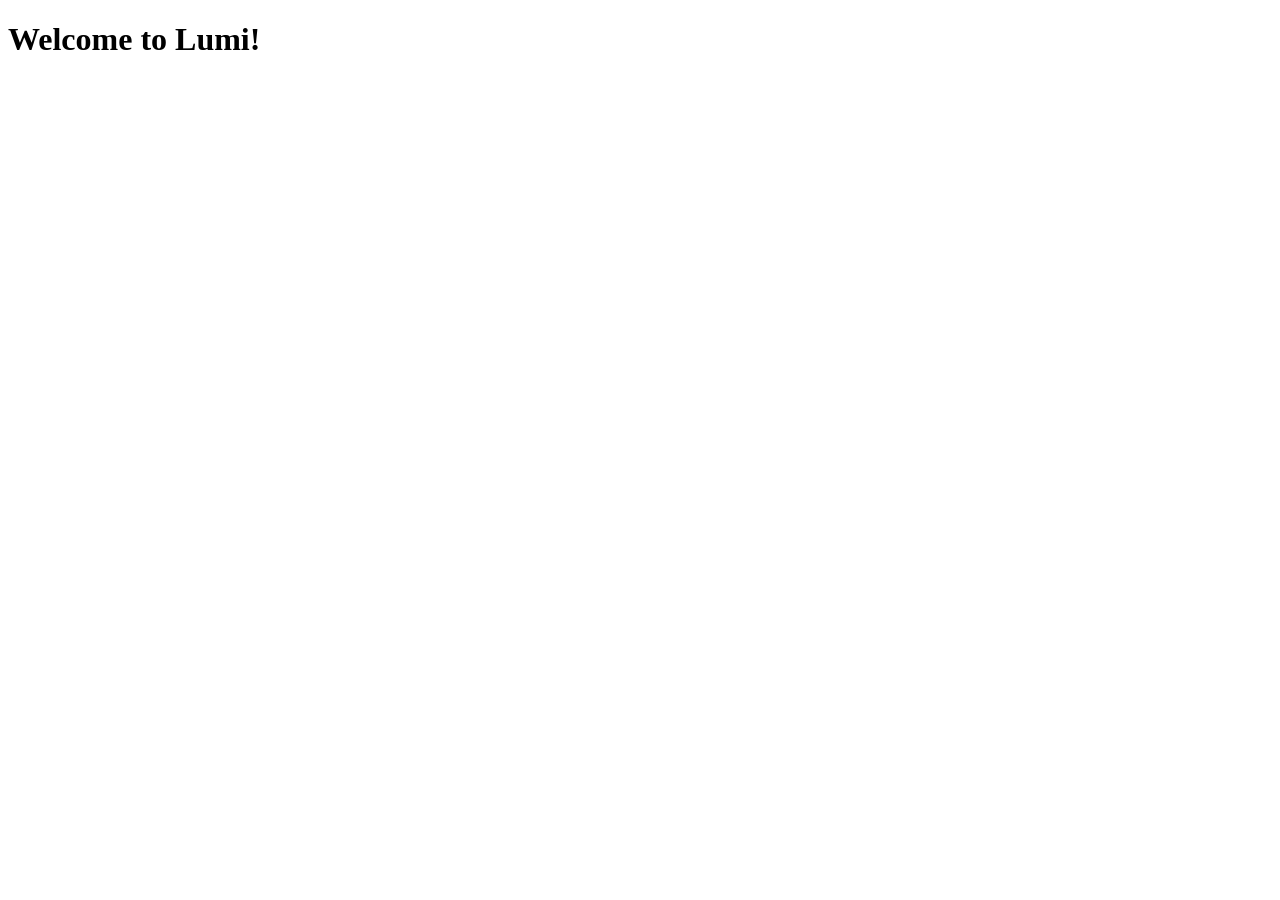
==== index.html @ 915e6472 "testing" ====
<!DOCTYPE html>
<html lang="en">
<head>
    <meta charset="UTF-8">
    <meta name="viewport" content="width=device-width, initial-scale=1.0">
    <title>Document</title>
</head>
<body>
    <h1>Welcome to Lumi!</h1>
    
</body>
</html>
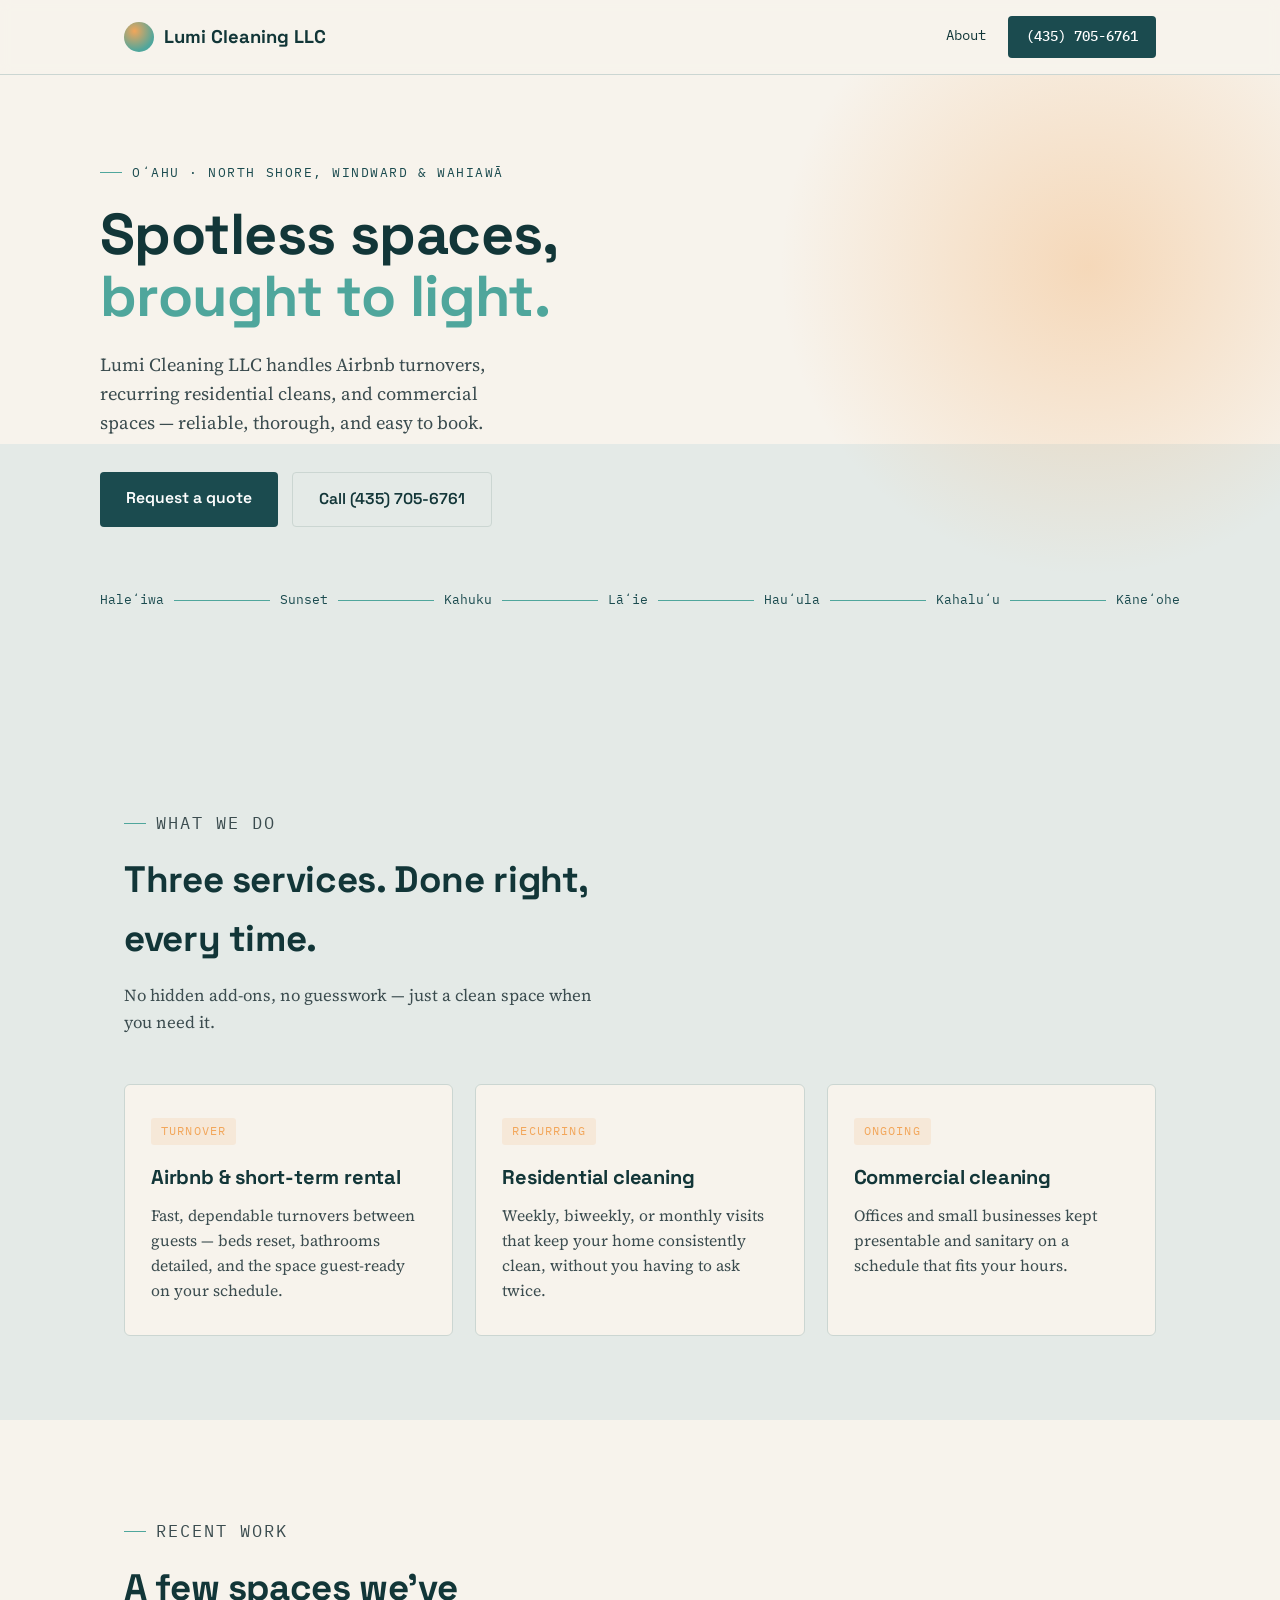
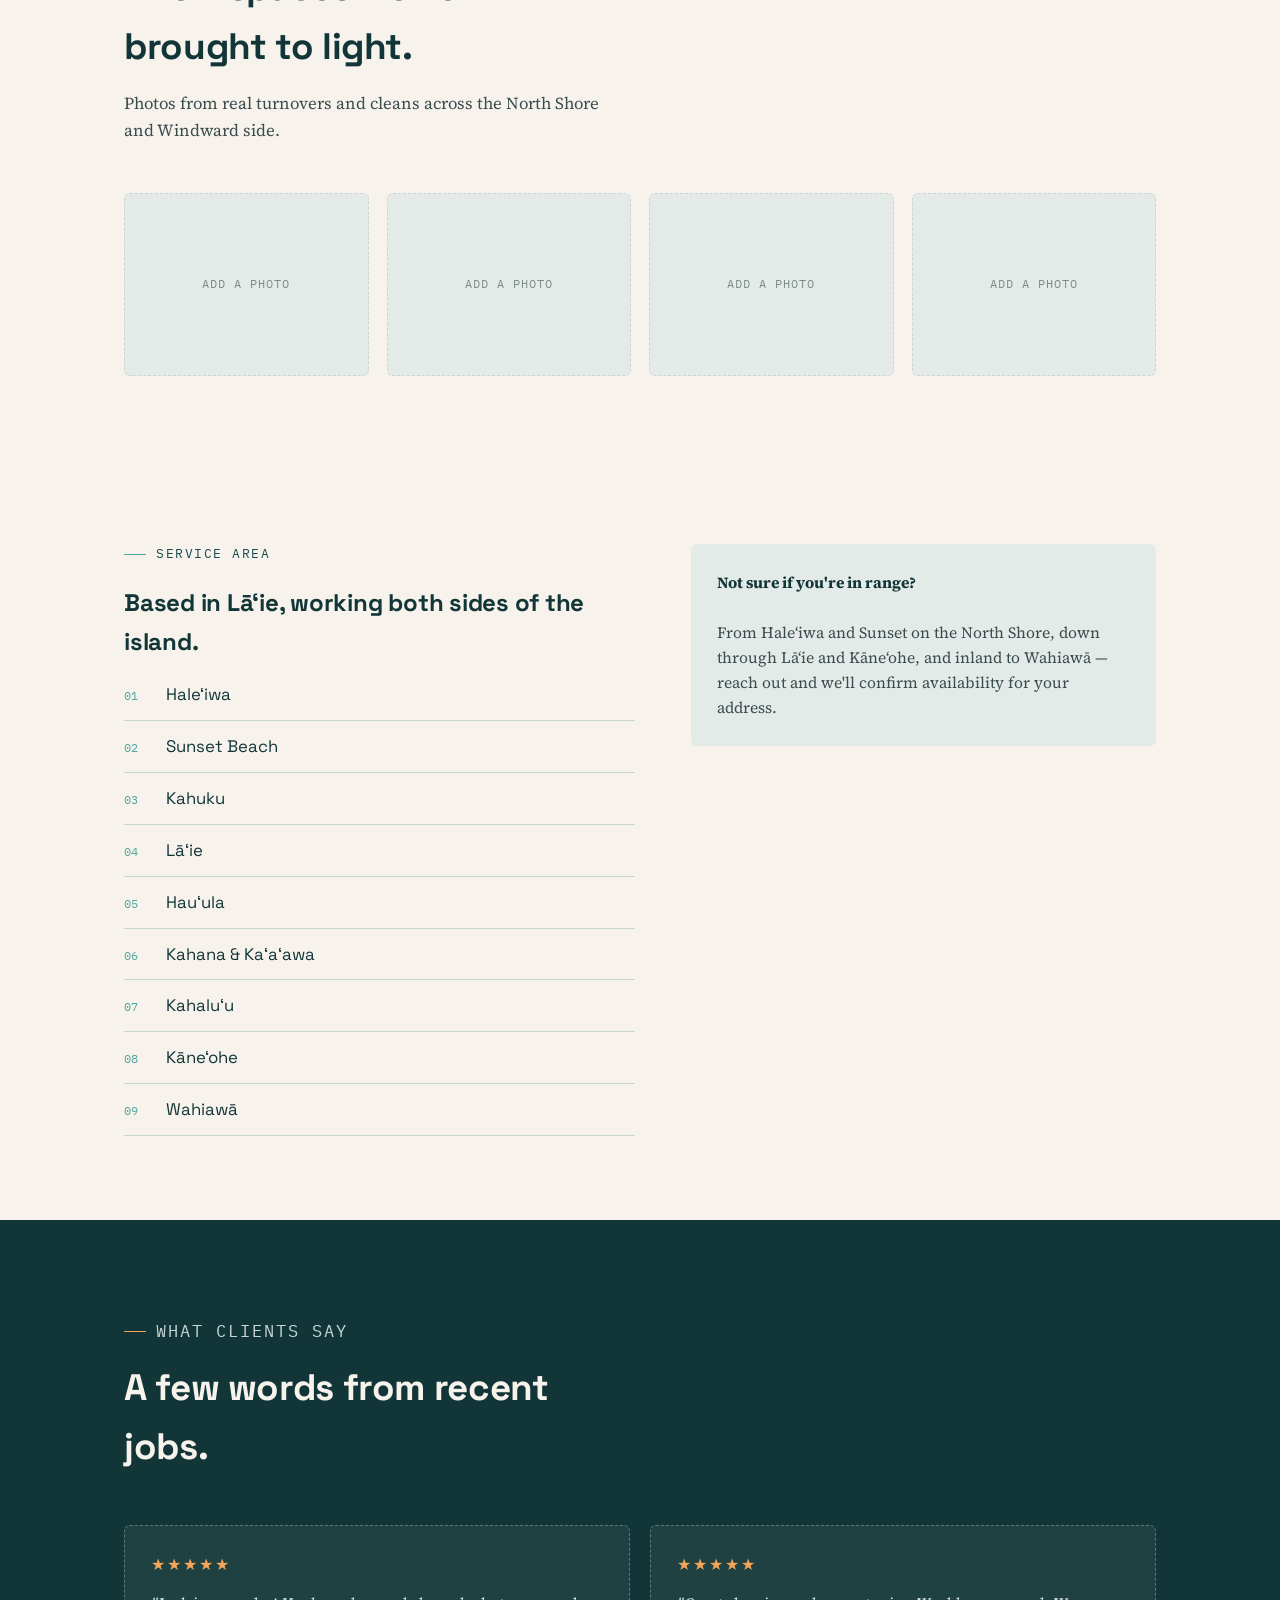
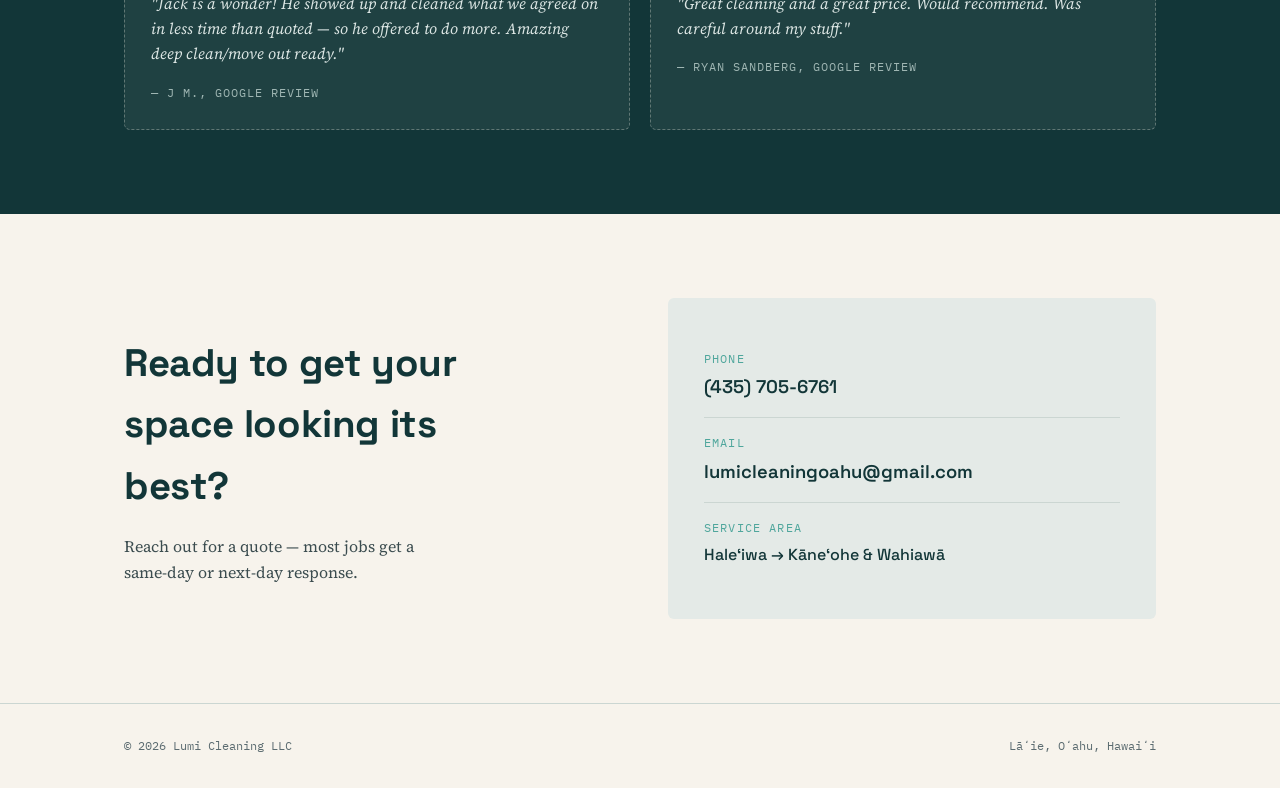
==== commit d8aee228: "new" ====
--- a/index.html
+++ b/index.html
@@ -1,12 +1,186 @@
 <!DOCTYPE html>
 <html lang="en">
 <head>
-    <meta charset="UTF-8">
-    <meta name="viewport" content="width=device-width, initial-scale=1.0">
-    <title>Document</title>
+<meta charset="UTF-8">
+<meta name="viewport" content="width=device-width, initial-scale=1.0">
+<title>Lumi Cleaning LLC — Haleʻiwa to Kāneʻohe &amp; Wahiawā</title>
+<meta name="description" content="Lumi Cleaning LLC provides Airbnb/short-term rental turnover, recurring residential cleaning, and commercial cleaning across Oʻahu's North Shore, Windward side, and Wahiawā.">
+<link rel="preconnect" href="https://fonts.googleapis.com">
+<link rel="preconnect" href="https://fonts.gstatic.com" crossorigin>
+<link href="https://fonts.googleapis.com/css2?family=Space+Grotesk:wght@400;500;600;700&family=Source+Serif+4:opsz,wght@8..60,400;8..60,500;8..60,600&family=IBM+Plex+Mono:wght@400;500&display=swap" rel="stylesheet">
+<link rel="stylesheet" href="style.css">
 </head>
 <body>
-    <h1>Welcome to Lumi!</h1>
-    
+
+<a class="skip-link" href="#main">Skip to content</a>
+
+<header class="site">
+  <div class="topbar">
+    <a class="brand" href="#top">
+      <span class="brand-mark" aria-hidden="true"></span>
+      Lumi Cleaning LLC
+    </a>
+    <nav class="top-nav">
+      <a href="about.html">About</a>
+      <a class="call-btn" href="tel:+14357056761">(435) 705-6761</a>
+    </nav>
+  </div>
+</header>
+
+<main id="main">
+
+  <section class="hero" id="top">
+    <div class="hero-inner">
+      <p class="eyebrow">Oʻahu · North Shore, Windward &amp; Wahiawā</p>
+      <h1>Spotless spaces, <em>brought to light.</em></h1>
+      <p class="lead">Lumi Cleaning LLC handles Airbnb turnovers, recurring residential cleans, and commercial spaces — reliable, thorough, and easy to book.</p>
+      <div class="hero-ctas">
+        <a class="btn-primary" href="mailto:lumicleaningoahu@gmail.com?subject=Quote%20request%20-%20Lumi%20Cleaning">Request a quote</a>
+        <a class="btn-secondary" href="tel:+14357056761">Call (435) 705-6761</a>
+      </div>
+      <div class="coastline" aria-hidden="true">
+        <span class="stop">Haleʻiwa</span><span class="seg"></span>
+        <span class="stop">Sunset</span><span class="seg"></span>
+        <span class="stop">Kahuku</span><span class="seg"></span>
+        <span class="stop">Lāʻie</span><span class="seg"></span>
+        <span class="stop">Hauʻula</span><span class="seg"></span>
+        <span class="stop">Kahaluʻu</span><span class="seg"></span>
+        <span class="stop">Kāneʻohe</span>
+      </div>
+    </div>
+  </section>
+
+  <section class="services" id="services">
+    <div class="wrap">
+      <div class="section-head">
+        <p class="eyebrow">What we do</p>
+        <h2>Three services. Done right, every time.</h2>
+        <p>No hidden add-ons, no guesswork — just a clean space when you need it.</p>
+      </div>
+      <div class="service-grid">
+        <div class="service-card">
+          <span class="tag">Turnover</span>
+          <h3>Airbnb &amp; short-term rental</h3>
+          <p>Fast, dependable turnovers between guests — beds reset, bathrooms detailed, and the space guest-ready on your schedule.</p>
+        </div>
+        <div class="service-card">
+          <span class="tag">Recurring</span>
+          <h3>Residential cleaning</h3>
+          <p>Weekly, biweekly, or monthly visits that keep your home consistently clean, without you having to ask twice.</p>
+        </div>
+        <div class="service-card">
+          <span class="tag">Ongoing</span>
+          <h3>Commercial cleaning</h3>
+          <p>Offices and small businesses kept presentable and sanitary on a schedule that fits your hours.</p>
+        </div>
+      </div>
+    </div>
+  </section>
+
+  <!--
+    RECENT WORK GALLERY
+    These are placeholder slots — swap them for real photos of your cleans.
+    To add a photo:
+      1. Put your image file in an "images" folder next to this HTML file
+         (e.g. images/clean-1.jpg)
+      2. Replace a <div class="gallery-placeholder">...</div> block below with:
+         <img class="gallery-photo" src="images/clean-1.jpg" alt="Describe the space here">
+    You can add or remove blocks freely — the grid adjusts automatically.
+  -->
+  <section class="gallery" id="work">
+    <div class="wrap">
+      <div class="section-head">
+        <p class="eyebrow">Recent work</p>
+        <h2>A few spaces we've brought to light.</h2>
+        <p>Photos from real turnovers and cleans across the North Shore and Windward side.</p>
+      </div>
+      <div class="gallery-grid">
+        <div class="gallery-placeholder"><span>Add a photo</span></div>
+        <div class="gallery-placeholder"><span>Add a photo</span></div>
+        <div class="gallery-placeholder"><span>Add a photo</span></div>
+        <div class="gallery-placeholder"><span>Add a photo</span></div>
+      </div>
+    </div>
+  </section>
+
+  <section class="area" id="area">
+    <div class="wrap">
+      <div>
+        <p class="eyebrow">Service area</p>
+        <h2>Based in Lāʻie, working both sides of the island.</h2>
+        <ul class="area-list">
+          <li><span class="mono">01</span> Haleʻiwa</li>
+          <li><span class="mono">02</span> Sunset Beach</li>
+          <li><span class="mono">03</span> Kahuku</li>
+          <li><span class="mono">04</span> Lāʻie</li>
+          <li><span class="mono">05</span> Hauʻula</li>
+          <li><span class="mono">06</span> Kahana &amp; Kaʻaʻawa</li>
+          <li><span class="mono">07</span> Kahaluʻu</li>
+          <li><span class="mono">08</span> Kāneʻohe</li>
+          <li><span class="mono">09</span> Wahiawā</li>
+        </ul>
+      </div>
+      <div class="area-note">
+        <strong>Not sure if you're in range?</strong><br><br>
+        From Haleʻiwa and Sunset on the North Shore, down through Lāʻie and Kāneʻohe, and inland to Wahiawā — reach out and we'll confirm availability for your address.
+      </div>
+    </div>
+  </section>
+
+  <section class="reviews" id="reviews">
+    <div class="wrap">
+      <div class="section-head">
+        <p class="eyebrow">What clients say</p>
+        <h2>A few words from recent jobs.</h2>
+      </div>
+      <div class="review-grid">
+        <div class="review-card">
+          <div class="stars" aria-label="5 out of 5 stars">★★★★★</div>
+          <p class="quote">"Jack is a wonder! He showed up and cleaned what we agreed on in less time than quoted — so he offered to do more. Amazing deep clean/move out ready."</p>
+          <p class="who">— J M., Google review</p>
+        </div>
+        <div class="review-card">
+          <div class="stars" aria-label="5 out of 5 stars">★★★★★</div>
+          <p class="quote">"Great cleaning and a great price. Would recommend. Was careful around my stuff."</p>
+          <p class="who">— Ryan Sandberg, Google review</p>
+        </div>
+      </div>
+    </div>
+  </section>
+
+  <section class="contact" id="contact">
+    <div class="wrap">
+      <div>
+        <h2>Ready to get your space looking its best?</h2>
+        <p class="lead">Reach out for a quote — most jobs get a same-day or next-day response.</p>
+      </div>
+      <div class="contact-card">
+        <div class="contact-row">
+          <span class="label">Phone</span>
+          <a href="tel:+14357056761">(435) 705-6761</a>
+        </div>
+        <div class="contact-row">
+          <span class="label">Email</span>
+          <a href="mailto:lumicleaningoahu@gmail.com">lumicleaningoahu@gmail.com</a>
+        </div>
+        <div class="contact-row">
+          <span class="label">Service area</span>
+          <a href="#area" style="font-weight:500;font-size:1rem;">Haleʻiwa → Kāneʻohe &amp; Wahiawā</a>
+        </div>
+      </div>
+    </div>
+  </section>
+
+</main>
+
+<footer>
+  <div class="wrap">
+    <p>© <span id="year"></span> Lumi Cleaning LLC</p>
+    <p>Lāʻie, Oʻahu, Hawaiʻi</p>
+  </div>
+</footer>
+
+<script src="script.js"></script>
+
 </body>
-</html>+</html>
--- a/style.css
+++ b/style.css
@@ -0,0 +1,276 @@
+:root{
+    --sand:#F7F3EC;
+    --ink:#1C2B2E;
+    --ocean:#1B4B4F;
+    --ocean-deep:#123638;
+    --tide:#4FA69C;
+    --dawn:#F2A65A;
+    --mist:#E4EAE7;
+    --mist-line:#CBD6D2;
+    --max:1080px;
+  }
+  *{box-sizing:border-box;margin:0;padding:0;}
+  html{scroll-behavior:smooth;}
+  body{
+    background:var(--sand);
+    color:var(--ink);
+    font-family:'Source Serif 4', Georgia, serif;
+    line-height:1.6;
+    -webkit-font-smoothing:antialiased;
+  }
+  h1,h2,h3,.display{
+    font-family:'Space Grotesk', sans-serif;
+    letter-spacing:-0.01em;
+    color:var(--ocean-deep);
+  }
+  .mono{
+    font-family:'IBM Plex Mono', monospace;
+    letter-spacing:0.02em;
+  }
+  a{color:inherit;}
+  img{max-width:100%;display:block;}
+  .wrap{max-width:var(--max);margin:0 auto;padding:0 24px;}
+
+  /* Skip link for keyboard users */
+  .skip-link{
+    position:absolute;left:-9999px;top:0;background:var(--ocean);color:#fff;
+    padding:10px 16px;z-index:100;border-radius:0 0 6px 0;
+  }
+  .skip-link:focus{left:0;}
+
+  /* Top bar */
+  header.site{
+    position:sticky;top:0;z-index:20;
+    background:rgba(247,243,236,0.92);
+    backdrop-filter:blur(6px);
+    border-bottom:1px solid var(--mist-line);
+  }
+  .topbar{
+    display:flex;align-items:center;justify-content:space-between;
+    padding:16px 24px;max-width:var(--max);margin:0 auto;
+  }
+  .brand{
+    display:flex;align-items:center;gap:10px;
+    font-family:'Space Grotesk',sans-serif;font-weight:700;font-size:1.15rem;
+    color:var(--ocean-deep);text-decoration:none;
+  }
+  .brand-mark{
+    width:30px;height:30px;border-radius:50%;
+    background:radial-gradient(circle at 35% 30%, var(--dawn), var(--tide) 70%);
+    flex:none;
+  }
+  .top-nav{display:flex;align-items:center;gap:22px;}
+  .top-nav > a:not(.call-btn){
+    font-family:'IBM Plex Mono',monospace;font-size:0.85rem;
+    text-decoration:none;color:var(--ocean-deep);
+    padding-bottom:2px;border-bottom:1px solid transparent;
+    transition:border-color .15s ease;
+  }
+  .top-nav > a:not(.call-btn):hover,.top-nav > a:not(.call-btn):focus-visible{border-color:var(--tide);}
+  .call-btn{
+    font-family:'IBM Plex Mono',monospace;font-size:0.85rem;font-weight:500;
+    background:var(--ocean);color:#fff;text-decoration:none;
+    padding:10px 18px;border-radius:4px;white-space:nowrap;
+    transition:background .15s ease;
+  }
+  .call-btn:hover,.call-btn:focus-visible{background:var(--ocean-deep);}
+
+  /* Hero */
+  .hero{
+    position:relative;overflow:hidden;
+    padding:88px 24px 96px;
+    background:
+      linear-gradient(180deg, var(--sand) 0%, var(--sand) 58%, var(--mist) 58%, var(--mist) 100%);
+  }
+  .hero::before{
+    /* dawn light sweep — the signature element */
+    content:"";
+    position:absolute;top:-20%;right:-10%;
+    width:60vw;height:60vw;max-width:640px;max-height:640px;
+    background:radial-gradient(circle, rgba(242,166,90,0.35) 0%, rgba(242,166,90,0) 68%);
+    pointer-events:none;
+  }
+  .hero-inner{max-width:var(--max);margin:0 auto;position:relative;}
+  .eyebrow{
+    font-family:'IBM Plex Mono',monospace;font-size:0.8rem;
+    color:var(--ocean);text-transform:uppercase;letter-spacing:0.12em;
+    display:flex;align-items:center;gap:10px;margin-bottom:20px;
+  }
+  .eyebrow::before{content:"";width:22px;height:1px;background:var(--tide);}
+  .hero h1{
+    font-size:clamp(2.3rem, 5.4vw, 3.6rem);
+    font-weight:700;line-height:1.08;max-width:15ch;
+  }
+  .hero h1 em{
+    font-style:normal;color:var(--tide);
+  }
+  .hero p.lead{
+    margin-top:22px;max-width:46ch;font-size:1.15rem;color:#3B4C4F;
+  }
+  .hero-ctas{margin-top:34px;display:flex;gap:14px;flex-wrap:wrap;}
+  .btn-primary{
+    font-family:'Space Grotesk',sans-serif;font-weight:600;
+    background:var(--ocean);color:#fff;text-decoration:none;
+    padding:14px 26px;border-radius:4px;font-size:0.98rem;
+    transition:background .15s ease, transform .15s ease;
+  }
+  .btn-primary:hover,.btn-primary:focus-visible{background:var(--ocean-deep);transform:translateY(-1px);}
+  .btn-secondary{
+    font-family:'Space Grotesk',sans-serif;font-weight:600;
+    background:transparent;color:var(--ocean-deep);text-decoration:none;
+    padding:14px 26px;border-radius:4px;font-size:0.98rem;
+    border:1px solid var(--mist-line);
+    transition:border-color .15s ease, background .15s ease;
+  }
+  .btn-secondary:hover,.btn-secondary:focus-visible{border-color:var(--tide);background:#fff;}
+
+  .coastline{
+    margin-top:56px;display:flex;align-items:center;gap:0;
+    font-family:'IBM Plex Mono',monospace;font-size:0.82rem;color:var(--ocean);
+    flex-wrap:wrap;
+  }
+  .coastline .stop{padding:6px 0;white-space:nowrap;}
+  .coastline .seg{flex:1;min-width:24px;height:1px;background:var(--tide);margin:0 10px;position:relative;top:1px;}
+
+  /* Section shared */
+  section{padding:84px 24px;}
+  .section-head{max-width:60ch;margin-bottom:48px;}
+  .section-head .eyebrow{margin-bottom:14px;}
+  .section-head h2{font-size:clamp(1.7rem, 3.4vw, 2.3rem);}
+  .section-head p{margin-top:14px;color:#3B4C4F;font-size:1.05rem;}
+
+  /* Services */
+  .services{background:var(--mist);}
+  .service-grid{
+    display:grid;grid-template-columns:repeat(3,1fr);gap:22px;
+  }
+  .service-card{
+    background:var(--sand);border:1px solid var(--mist-line);
+    border-radius:6px;padding:32px 26px;
+  }
+  .service-card .tag{
+    font-family:'IBM Plex Mono',monospace;font-size:0.72rem;
+    text-transform:uppercase;letter-spacing:0.1em;color:var(--dawn);
+    background:rgba(242,166,90,0.14);display:inline-block;
+    padding:4px 10px;border-radius:3px;margin-bottom:16px;
+  }
+  .service-card h3{font-size:1.25rem;margin-bottom:10px;}
+  .service-card p{color:#3B4C4F;font-size:0.98rem;}
+
+  /* Gallery */
+  .gallery-grid{
+    display:grid;grid-template-columns:repeat(4,1fr);gap:18px;
+  }
+  .gallery-placeholder{
+    aspect-ratio:4/3;border-radius:6px;
+    background:var(--mist);
+    border:1px dashed var(--mist-line);
+    display:flex;align-items:center;justify-content:center;
+  }
+  .gallery-placeholder span{
+    font-family:'IBM Plex Mono',monospace;font-size:0.78rem;
+    color:#7C8C89;text-transform:uppercase;letter-spacing:0.08em;
+  }
+  .gallery-photo{
+    width:100%;aspect-ratio:4/3;object-fit:cover;border-radius:6px;
+  }
+
+  /* Service area */
+  .area .wrap{
+    display:grid;grid-template-columns:1.1fr 1fr;gap:56px;align-items:start;
+  }
+  .area-list{list-style:none;margin-top:8px;}
+  .area-list li{
+    display:flex;align-items:baseline;gap:12px;
+    padding:12px 0;border-bottom:1px solid var(--mist-line);
+    font-family:'Space Grotesk',sans-serif;font-size:1.05rem;color:var(--ocean-deep);
+  }
+  .area-list li .mono{font-size:0.78rem;color:var(--tide);min-width:2.4em;}
+  .area-note{
+    background:var(--mist);border-radius:6px;padding:26px;
+    font-size:0.98rem;color:#3B4C4F;
+  }
+  .area-note strong{color:var(--ocean-deep);}
+
+  /* Reviews */
+  .reviews{background:var(--ocean-deep);color:var(--sand);}
+  .reviews .section-head h2,.reviews .eyebrow{color:var(--sand);}
+  .reviews .eyebrow::before{background:var(--dawn);}
+  .reviews .section-head p{color:#C7D6D4;}
+  .review-grid{
+    display:grid;grid-template-columns:repeat(2,1fr);gap:20px;
+  }
+  .review-card{
+    background:rgba(247,243,236,0.06);
+    border:1px dashed rgba(247,243,236,0.3);
+    border-radius:6px;padding:26px;
+  }
+  .stars{color:var(--dawn);font-size:1rem;letter-spacing:2px;margin-bottom:14px;}
+  .review-card p.quote{font-style:italic;color:#DCE6E4;font-size:0.98rem;}
+  .review-card p.who{
+    margin-top:16px;font-family:'IBM Plex Mono',monospace;font-size:0.78rem;
+    color:#9FB6B3;text-transform:uppercase;letter-spacing:0.08em;
+  }
+  .placeholder-note{
+    margin-top:28px;font-family:'IBM Plex Mono',monospace;font-size:0.82rem;
+    color:#9FB6B3;
+  }
+
+  /* About page */
+  .about-grid{
+    display:grid;grid-template-columns:0.85fr 1.15fr;gap:56px;align-items:start;
+  }
+  .about-grid .profile-photo{aspect-ratio:3/4;}
+  .about-copy h2{font-size:clamp(1.7rem,3.2vw,2.1rem);margin-bottom:18px;}
+  .about-copy p{color:#3B4C4F;margin-bottom:16px;max-width:56ch;}
+  .about-copy p:last-of-type{margin-bottom:0;}
+
+  /* Contact */
+  .contact .wrap{
+    display:grid;grid-template-columns:1fr 1fr;gap:56px;align-items:center;
+  }
+  .contact h2{font-size:clamp(1.8rem,3.6vw,2.4rem);max-width:14ch;}
+  .contact p.lead{margin-top:18px;color:#3B4C4F;max-width:42ch;}
+  .contact-card{
+    background:var(--mist);border-radius:6px;padding:36px;
+  }
+  .contact-row{
+    display:flex;flex-direction:column;gap:4px;
+    padding:16px 0;border-bottom:1px solid var(--mist-line);
+  }
+  .contact-row:last-child{border-bottom:none;}
+  .contact-row .label{
+    font-family:'IBM Plex Mono',monospace;font-size:0.72rem;
+    text-transform:uppercase;letter-spacing:0.1em;color:var(--tide);
+  }
+  .contact-row a{
+    font-family:'Space Grotesk',sans-serif;font-weight:600;font-size:1.15rem;
+    text-decoration:none;color:var(--ocean-deep);
+  }
+  .contact-row a:hover,.contact-row a:focus-visible{color:var(--tide);}
+
+  footer{
+    padding:32px 24px;border-top:1px solid var(--mist-line);
+  }
+  footer .wrap{
+    display:flex;justify-content:space-between;align-items:center;flex-wrap:wrap;gap:12px;
+  }
+  footer p{font-family:'IBM Plex Mono',monospace;font-size:0.78rem;color:#5B6B70;}
+
+  @media (max-width: 820px){
+    .service-grid,.review-grid{grid-template-columns:1fr;}
+    .gallery-grid{grid-template-columns:repeat(2,1fr);}
+    .area .wrap,.contact .wrap,.about-grid{grid-template-columns:1fr;}
+    .contact .wrap{gap:32px;}
+    .about-grid .profile-photo{max-width:220px;aspect-ratio:1/1;}
+  }
+
+  @media (max-width: 560px){
+    .topbar{flex-wrap:wrap;gap:12px;}
+    .top-nav{gap:14px;}
+  }
+
+  @media (prefers-reduced-motion: reduce){
+    html{scroll-behavior:auto;}
+    *{transition:none !important;}
+  }
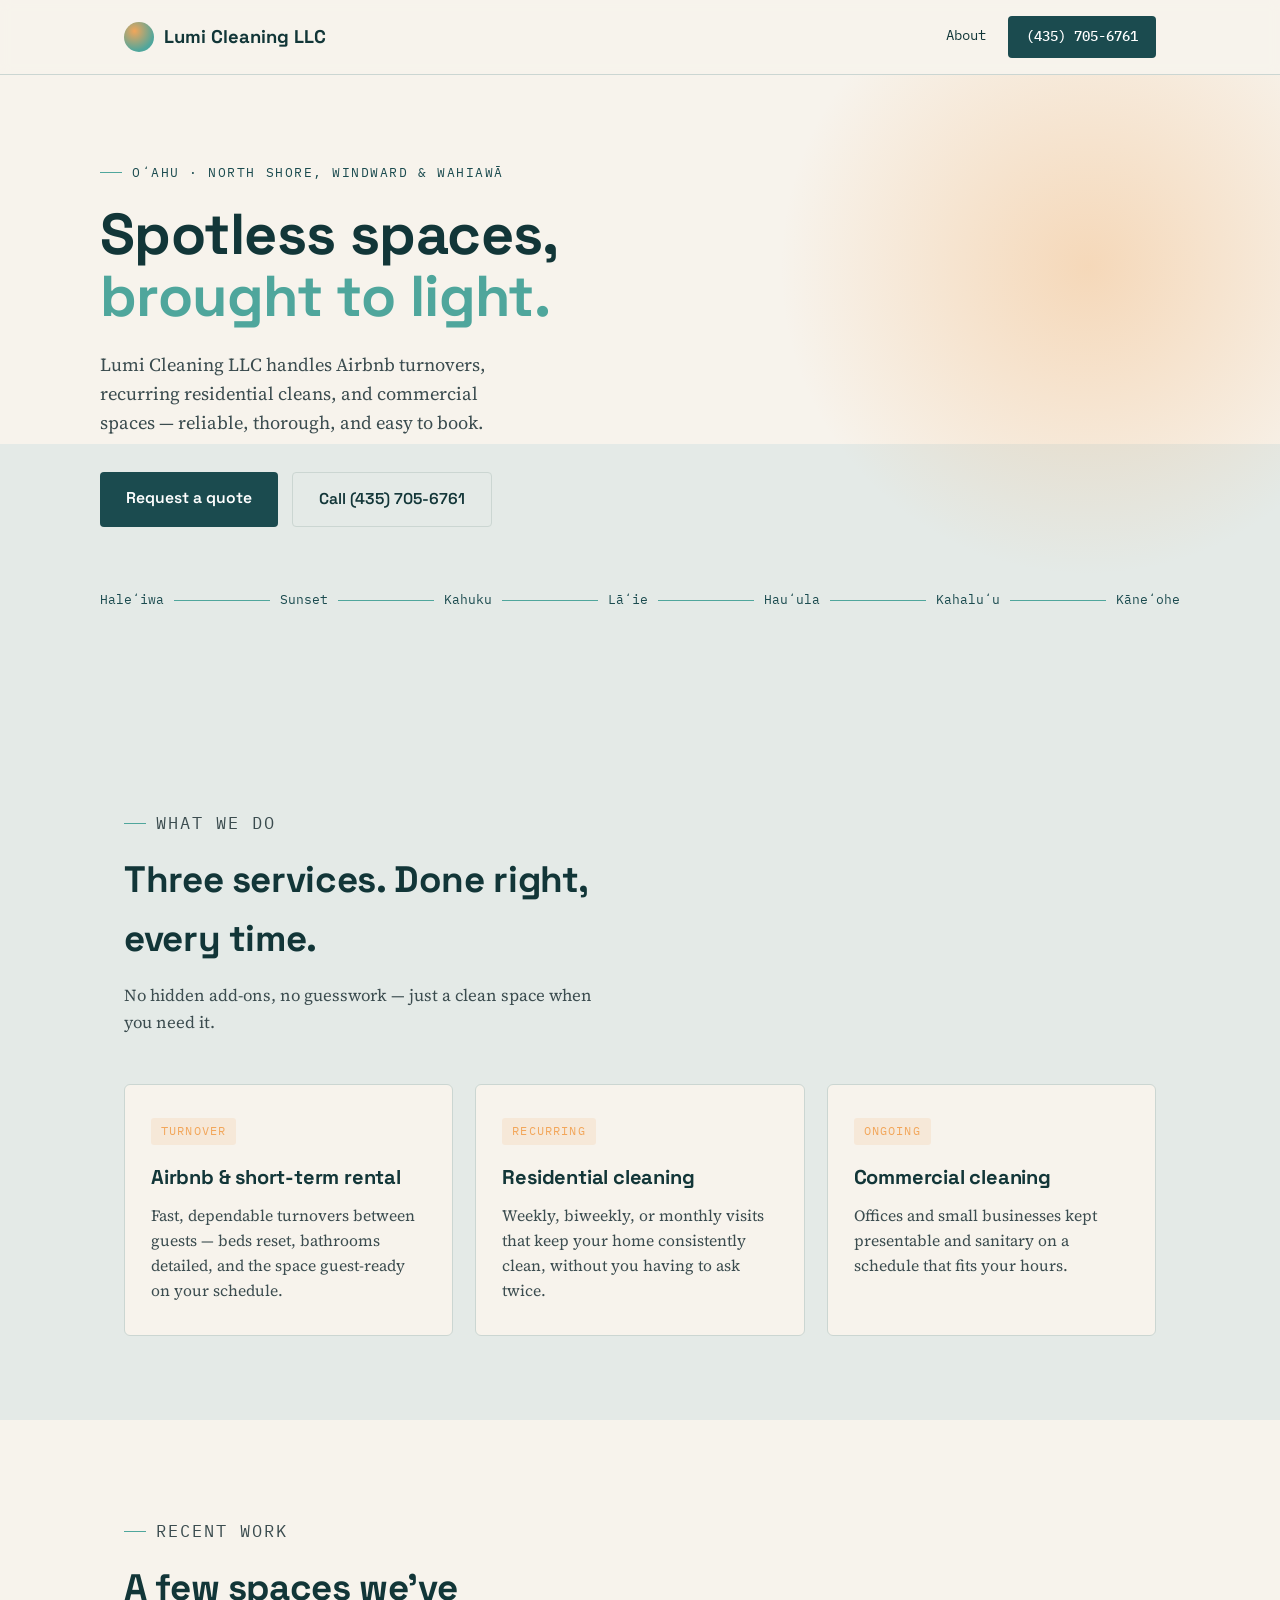
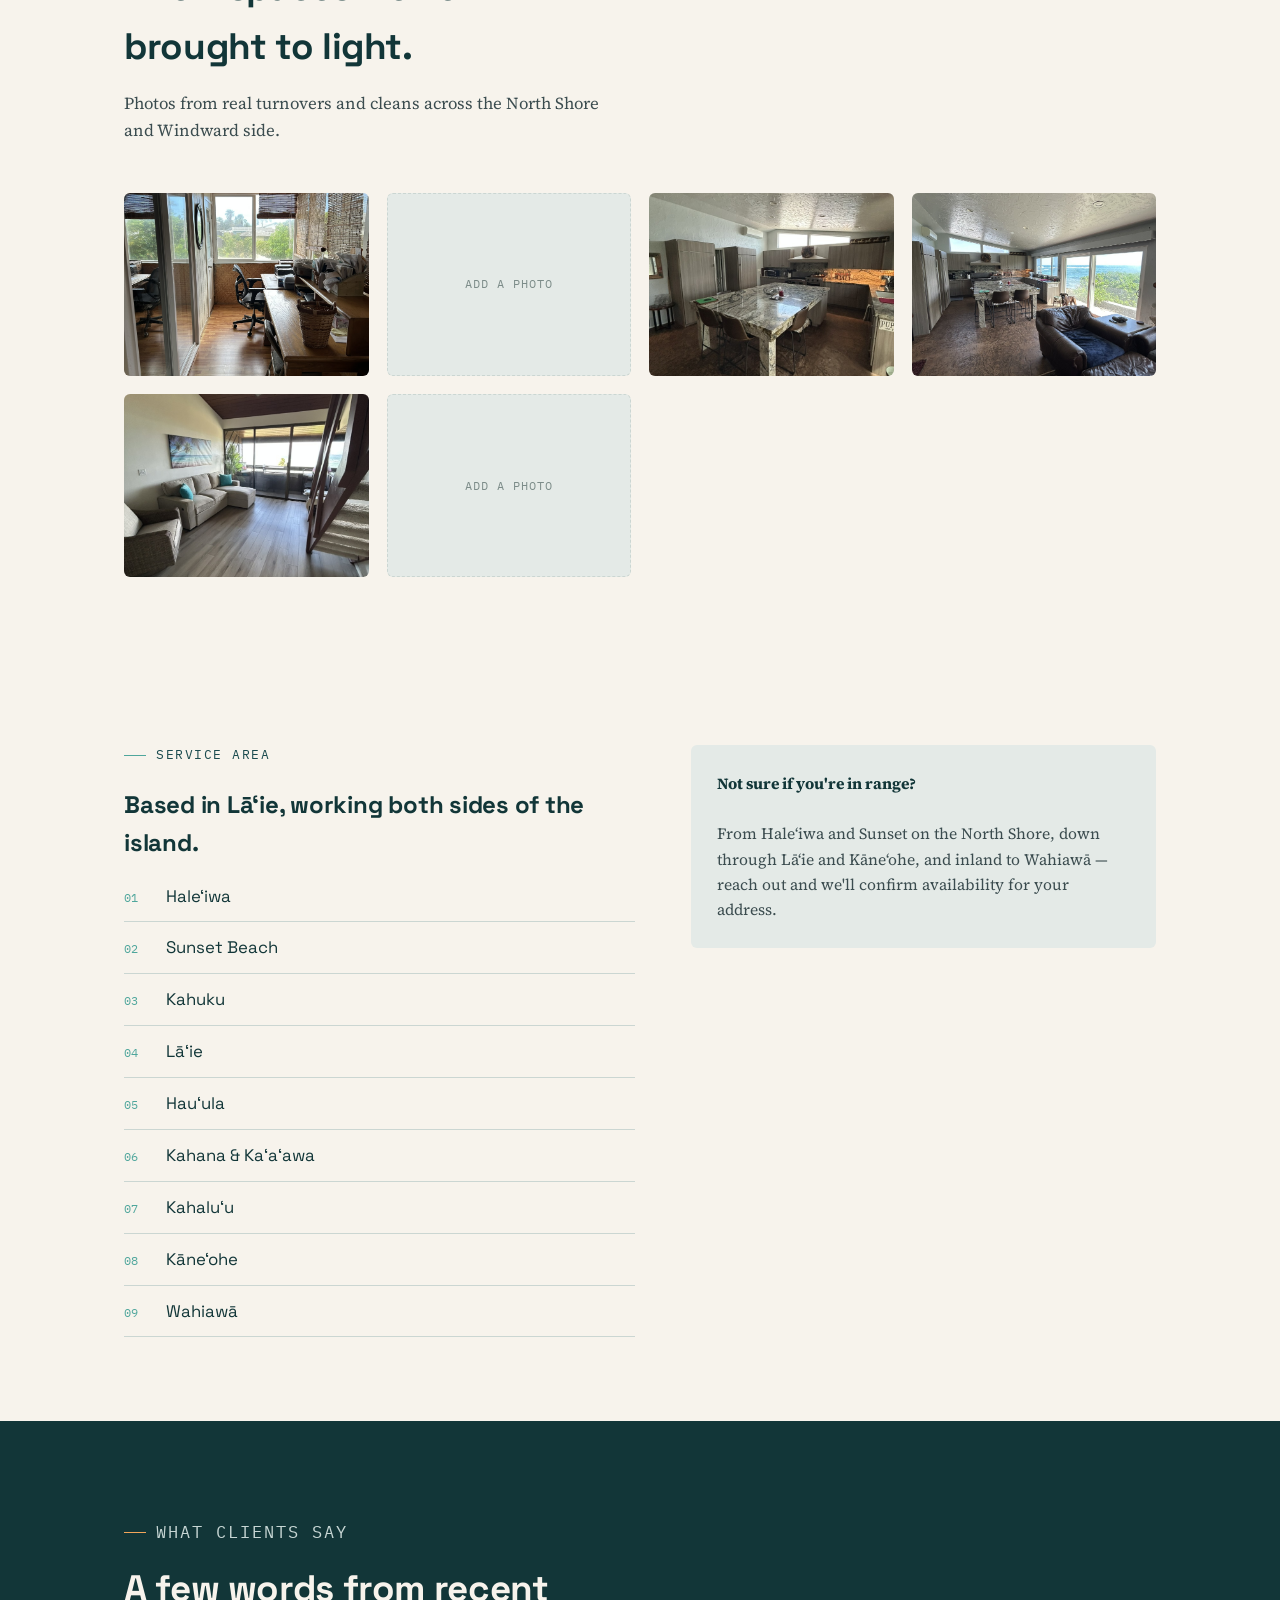
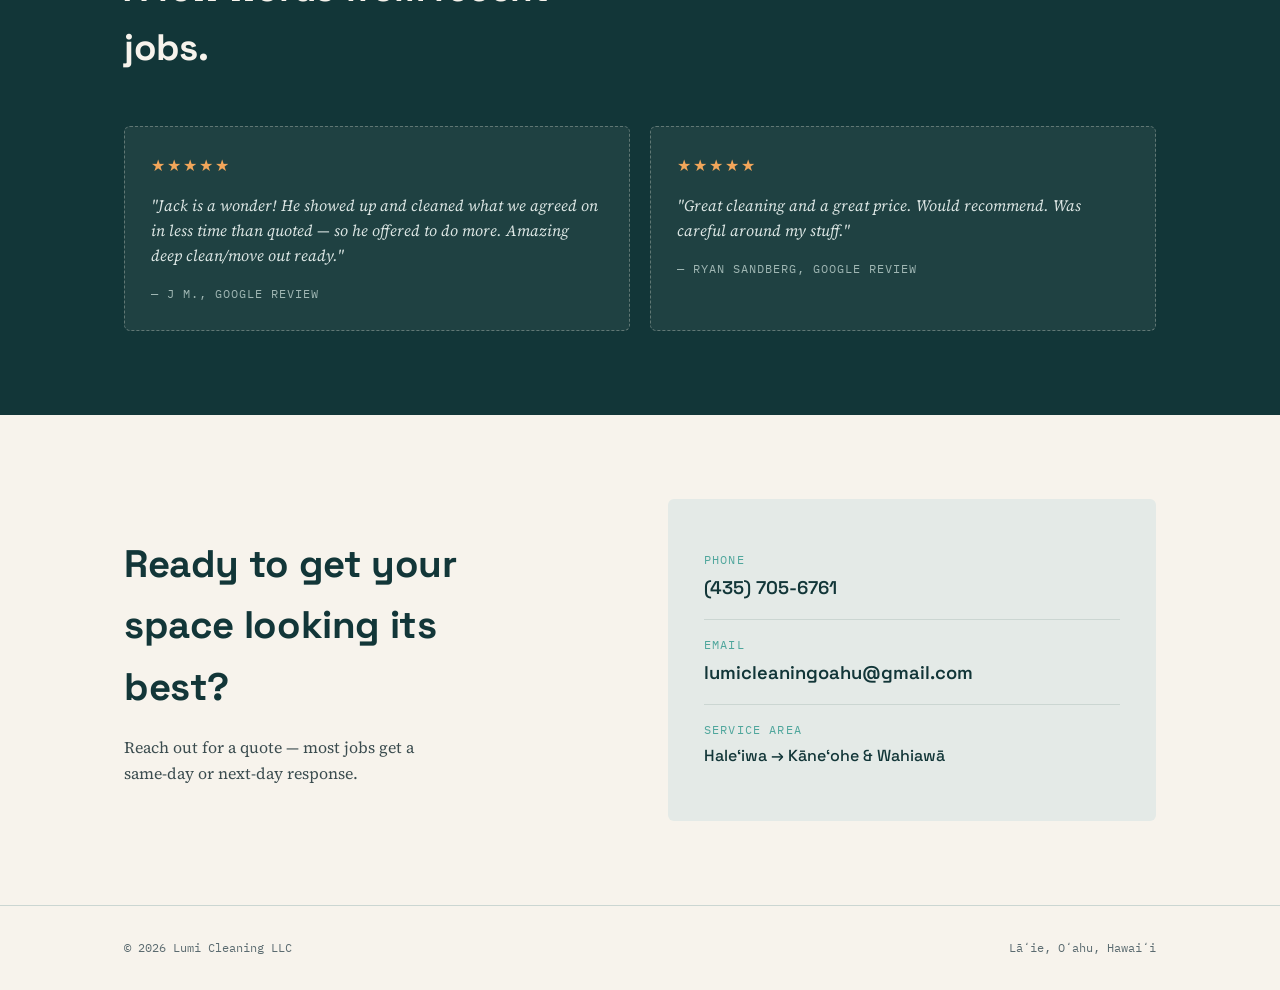
==== commit 3dc1b2b9: "added photos" ====
--- a/index.html
+++ b/index.html
@@ -95,10 +95,10 @@
         <p>Photos from real turnovers and cleans across the North Shore and Windward side.</p>
       </div>
       <div class="gallery-grid">
-        <div class="gallery-placeholder"><span>Add a photo</span></div>
-        <div class="gallery-placeholder"><span>Add a photo</span></div>
-        <div class="gallery-placeholder"><span>Add a photo</span></div>
-        <div class="gallery-placeholder"><span>Add a photo</span></div>
+        <img class="gallery-photo" src="clean1.jpg" alt="Describe the space here">        <div class="gallery-placeholder"><span>Add a photo</span></div>
+        <img class="gallery-photo" src="clean2.jpg" alt="Describe the space here">
+        <img class="gallery-photo" src="clean3.jpg" alt="Describe the space here">
+        <img class="gallery-photo" src="clean4.jpg" alt="Describe the space here">        <div class="gallery-placeholder"><span>Add a photo</span></div>
       </div>
     </div>
   </section>
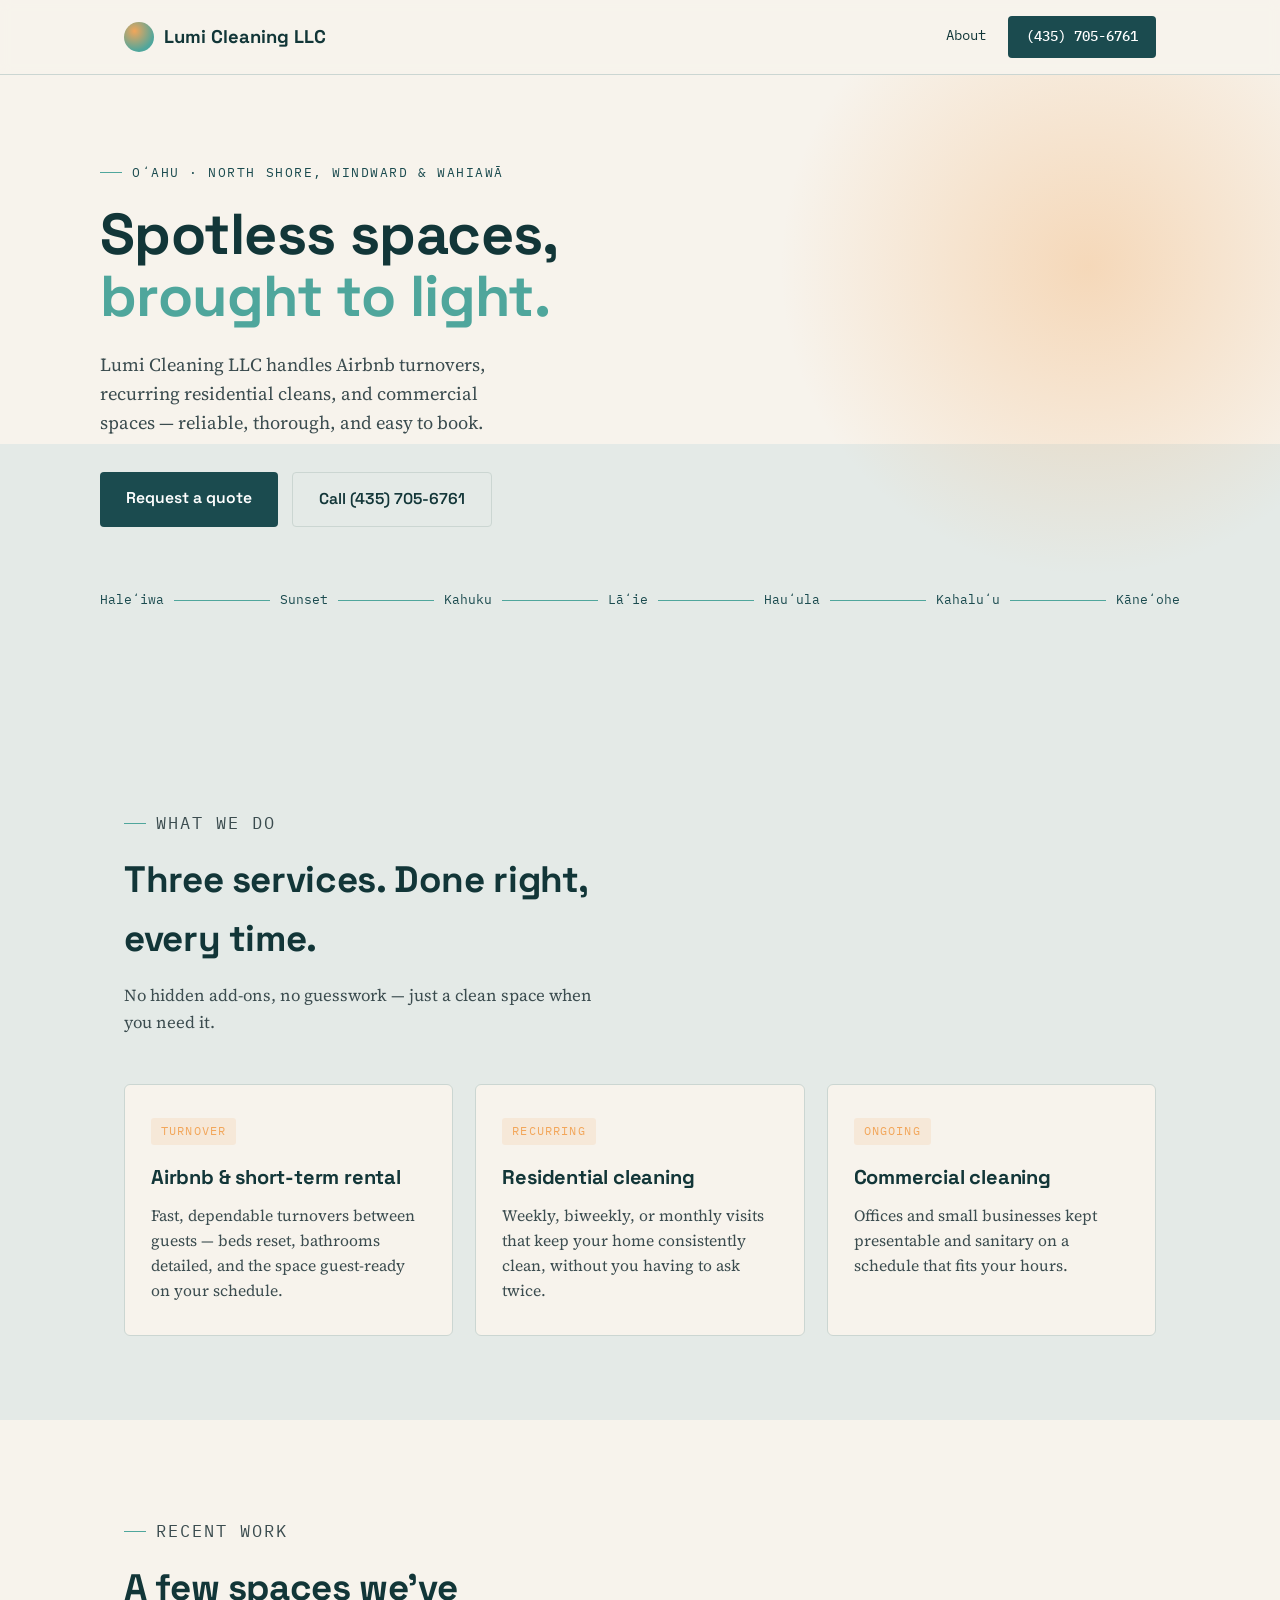
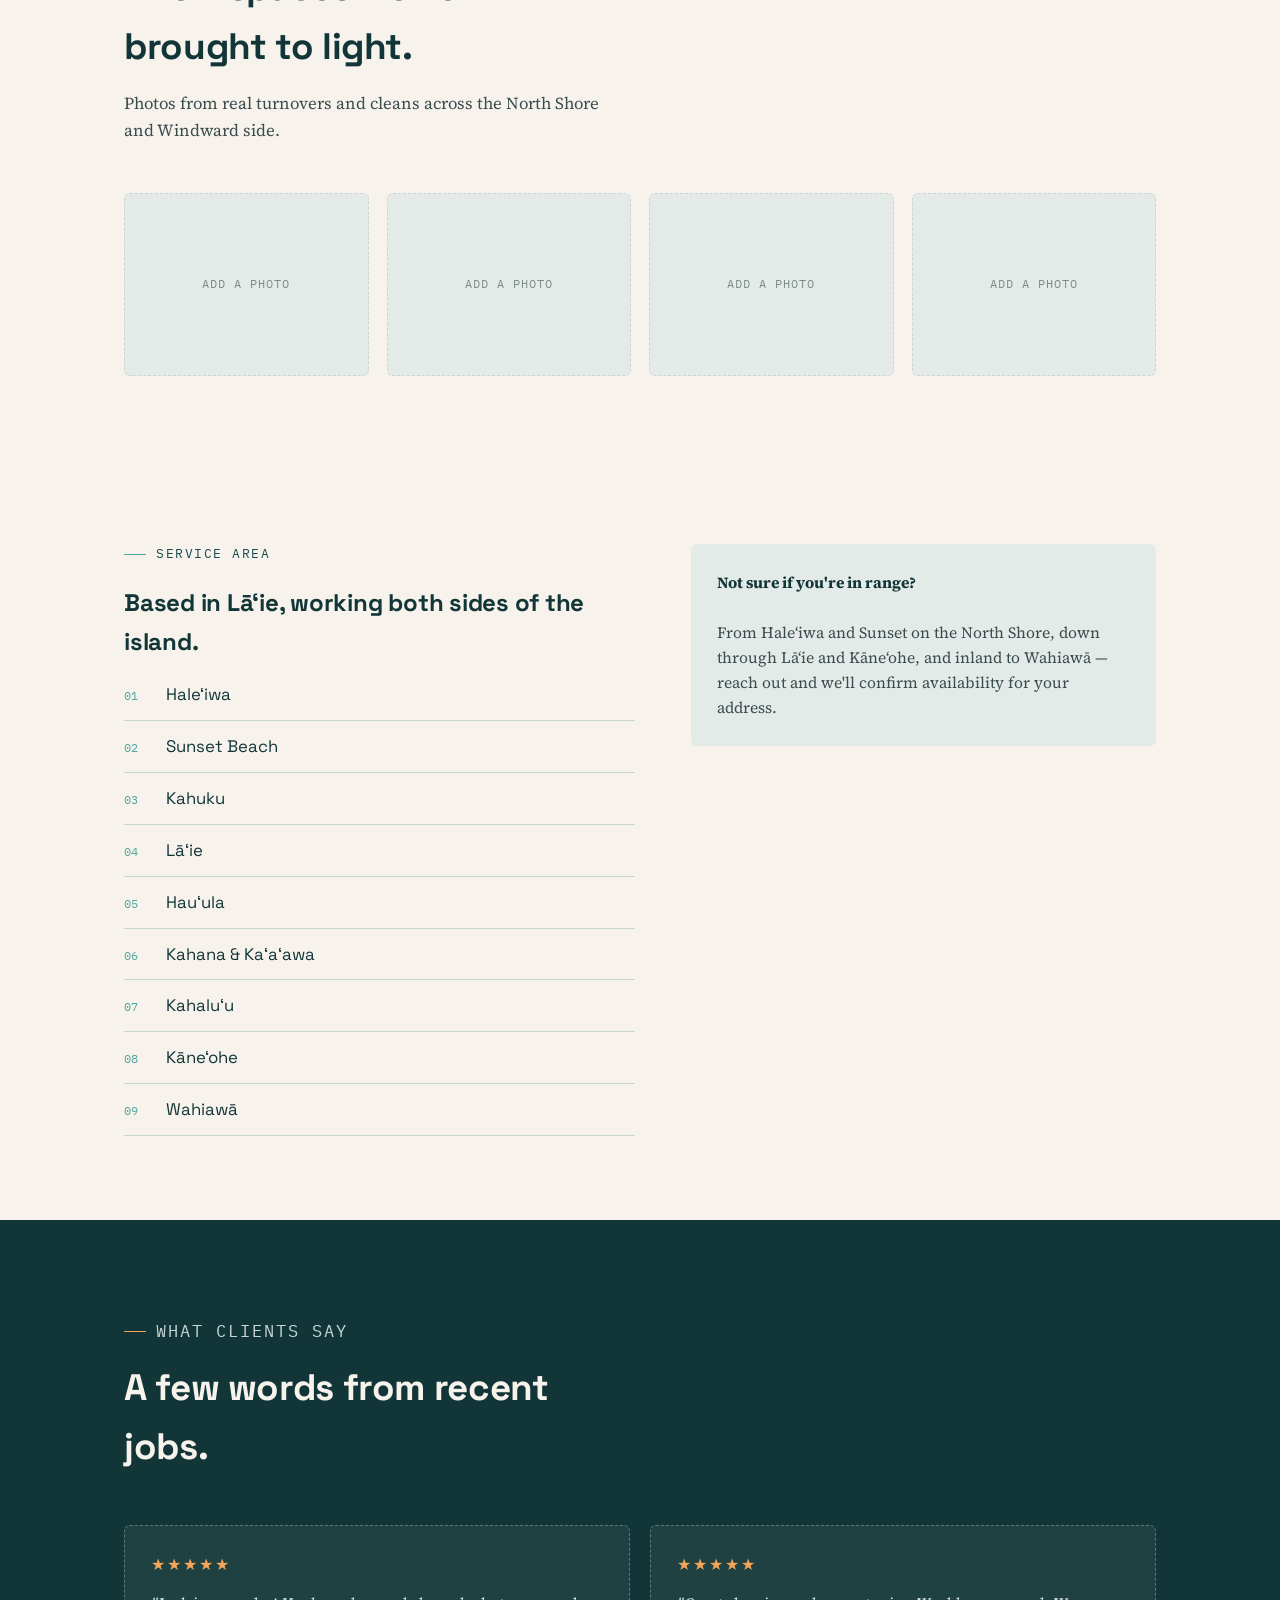
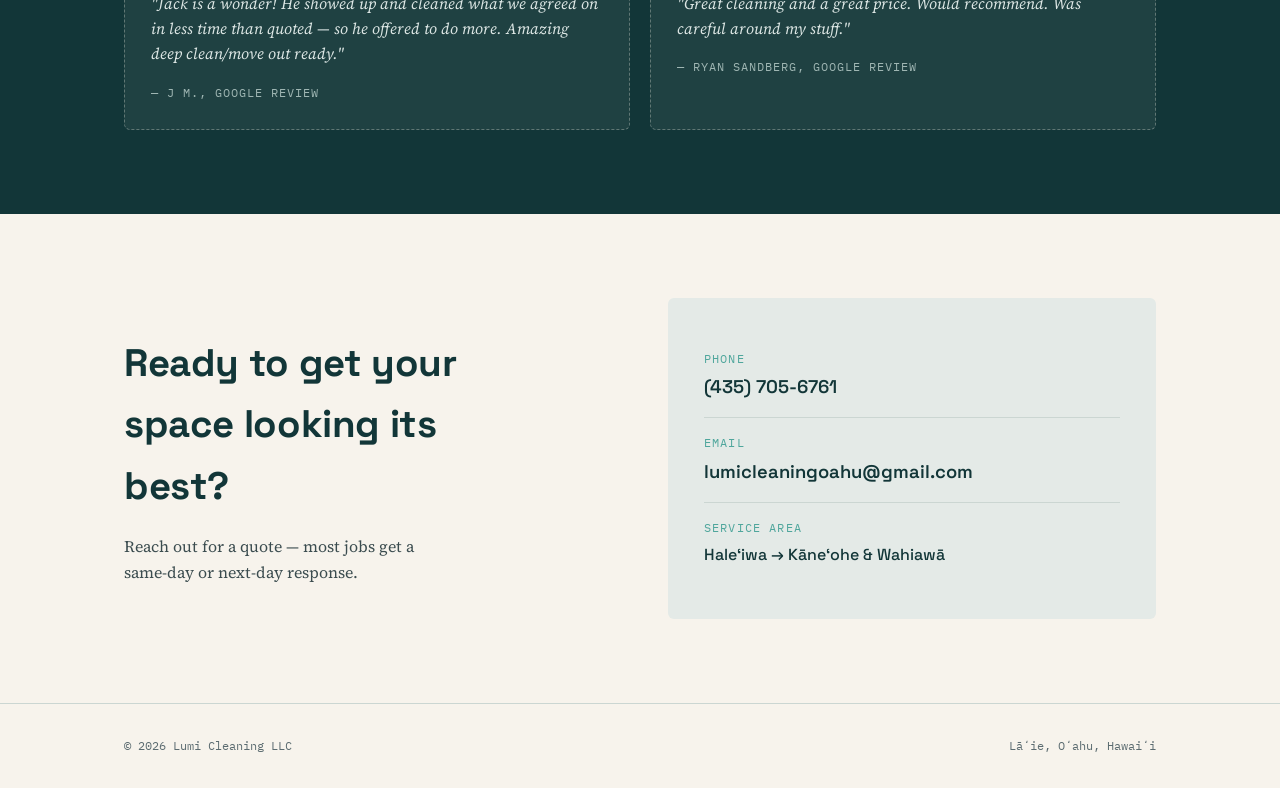
==== commit e267171c: "claude fixes" ====
--- a/index.html
+++ b/index.html
@@ -95,10 +95,10 @@
         <p>Photos from real turnovers and cleans across the North Shore and Windward side.</p>
       </div>
       <div class="gallery-grid">
-        <img class="gallery-photo" src="clean1.jpg" alt="Describe the space here">        <div class="gallery-placeholder"><span>Add a photo</span></div>
-        <img class="gallery-photo" src="clean2.jpg" alt="Describe the space here">
-        <img class="gallery-photo" src="clean3.jpg" alt="Describe the space here">
-        <img class="gallery-photo" src="clean4.jpg" alt="Describe the space here">        <div class="gallery-placeholder"><span>Add a photo</span></div>
+        <div class="gallery-placeholder"><span>Add a photo</span></div>
+        <div class="gallery-placeholder"><span>Add a photo</span></div>
+        <div class="gallery-placeholder"><span>Add a photo</span></div>
+        <div class="gallery-placeholder"><span>Add a photo</span></div>
       </div>
     </div>
   </section>
@@ -183,4 +183,4 @@
 <script src="script.js"></script>
 
 </body>
-</html>
+</html>
--- a/style.css
+++ b/style.css
@@ -1,276 +1,285 @@
 :root{
-    --sand:#F7F3EC;
-    --ink:#1C2B2E;
-    --ocean:#1B4B4F;
-    --ocean-deep:#123638;
-    --tide:#4FA69C;
-    --dawn:#F2A65A;
-    --mist:#E4EAE7;
-    --mist-line:#CBD6D2;
-    --max:1080px;
+  --sand:#F7F3EC;
+  --ink:#1C2B2E;
+  --ocean:#1B4B4F;
+  --ocean-deep:#123638;
+  --tide:#4FA69C;
+  --dawn:#F2A65A;
+  --mist:#E4EAE7;
+  --mist-line:#CBD6D2;
+  --max:1080px;
+}
+*{box-sizing:border-box;margin:0;padding:0;}
+html{scroll-behavior:smooth;}
+body{
+  background:var(--sand);
+  color:var(--ink);
+  font-family:'Source Serif 4', Georgia, serif;
+  line-height:1.6;
+  -webkit-font-smoothing:antialiased;
+}
+h1,h2,h3,.display{
+  font-family:'Space Grotesk', sans-serif;
+  letter-spacing:-0.01em;
+  color:var(--ocean-deep);
+}
+.mono{
+  font-family:'IBM Plex Mono', monospace;
+  letter-spacing:0.02em;
+}
+a{color:inherit;}
+img{max-width:100%;display:block;}
+.wrap{max-width:var(--max);margin:0 auto;padding:0 24px;}
+
+/* Skip link for keyboard users */
+.skip-link{
+  position:absolute;left:-9999px;top:0;background:var(--ocean);color:#fff;
+  padding:10px 16px;z-index:100;border-radius:0 0 6px 0;
+}
+.skip-link:focus{left:0;}
+
+/* Top bar */
+header.site{
+  position:sticky;top:0;z-index:20;
+  background:rgba(247,243,236,0.92);
+  backdrop-filter:blur(6px);
+  border-bottom:1px solid var(--mist-line);
+}
+.topbar{
+  display:flex;align-items:center;justify-content:space-between;
+  padding:16px 24px;max-width:var(--max);margin:0 auto;
+}
+.brand{
+  display:flex;align-items:center;gap:10px;
+  font-family:'Space Grotesk',sans-serif;font-weight:700;font-size:1.15rem;
+  color:var(--ocean-deep);text-decoration:none;
+}
+.brand-mark{
+  width:30px;height:30px;border-radius:50%;
+  background:radial-gradient(circle at 35% 30%, var(--dawn), var(--tide) 70%);
+  flex:none;
+}
+.top-nav{display:flex;align-items:center;gap:22px;}
+.top-nav > a:not(.call-btn){
+  font-family:'IBM Plex Mono',monospace;font-size:0.85rem;
+  text-decoration:none;color:var(--ocean-deep);
+  padding-bottom:2px;border-bottom:1px solid transparent;
+  transition:border-color .15s ease;
+}
+.top-nav > a:not(.call-btn):hover,.top-nav > a:not(.call-btn):focus-visible{border-color:var(--tide);}
+.call-btn{
+  font-family:'IBM Plex Mono',monospace;font-size:0.85rem;font-weight:500;
+  background:var(--ocean);color:#fff;text-decoration:none;
+  padding:10px 18px;border-radius:4px;white-space:nowrap;
+  transition:background .15s ease;
+}
+.call-btn:hover,.call-btn:focus-visible{background:var(--ocean-deep);}
+
+/* Hero */
+.hero{
+  position:relative;overflow:hidden;
+  padding:88px 24px 96px;
+  background:
+    linear-gradient(180deg, var(--sand) 0%, var(--sand) 58%, var(--mist) 58%, var(--mist) 100%);
+}
+.hero::before{
+  /* dawn light sweep — the signature element */
+  content:"";
+  position:absolute;top:-20%;right:-10%;
+  width:60vw;height:60vw;max-width:640px;max-height:640px;
+  background:radial-gradient(circle, rgba(242,166,90,0.35) 0%, rgba(242,166,90,0) 68%);
+  pointer-events:none;
+}
+.hero-inner{max-width:var(--max);margin:0 auto;position:relative;}
+.eyebrow{
+  font-family:'IBM Plex Mono',monospace;font-size:0.8rem;
+  color:var(--ocean);text-transform:uppercase;letter-spacing:0.12em;
+  display:flex;align-items:center;gap:10px;margin-bottom:20px;
+}
+.eyebrow::before{content:"";width:22px;height:1px;background:var(--tide);}
+.hero h1{
+  font-size:clamp(2.3rem, 5.4vw, 3.6rem);
+  font-weight:700;line-height:1.08;max-width:15ch;
+}
+.hero h1 em{
+  font-style:normal;color:var(--tide);
+}
+.hero p.lead{
+  margin-top:22px;max-width:46ch;font-size:1.15rem;color:#3B4C4F;
+}
+.hero-ctas{margin-top:34px;display:flex;gap:14px;flex-wrap:wrap;}
+.btn-primary{
+  font-family:'Space Grotesk',sans-serif;font-weight:600;
+  background:var(--ocean);color:#fff;text-decoration:none;
+  padding:14px 26px;border-radius:4px;font-size:0.98rem;
+  transition:background .15s ease, transform .15s ease;
+}
+.btn-primary:hover,.btn-primary:focus-visible{background:var(--ocean-deep);transform:translateY(-1px);}
+.btn-secondary{
+  font-family:'Space Grotesk',sans-serif;font-weight:600;
+  background:transparent;color:var(--ocean-deep);text-decoration:none;
+  padding:14px 26px;border-radius:4px;font-size:0.98rem;
+  border:1px solid var(--mist-line);
+  transition:border-color .15s ease, background .15s ease;
+}
+.btn-secondary:hover,.btn-secondary:focus-visible{border-color:var(--tide);background:#fff;}
+
+.coastline{
+  margin-top:56px;display:flex;align-items:center;gap:0;
+  font-family:'IBM Plex Mono',monospace;font-size:0.82rem;color:var(--ocean);
+  flex-wrap:wrap;
+}
+.coastline .stop{padding:6px 0;white-space:nowrap;}
+.coastline .seg{flex:1;min-width:24px;height:1px;background:var(--tide);margin:0 10px;position:relative;top:1px;}
+
+/* Section shared */
+section{padding:84px 24px;}
+.section-head{max-width:60ch;margin-bottom:48px;}
+.section-head .eyebrow{margin-bottom:14px;}
+.section-head h2{font-size:clamp(1.7rem, 3.4vw, 2.3rem);}
+.section-head p{margin-top:14px;color:#3B4C4F;font-size:1.05rem;}
+
+/* Services */
+.services{background:var(--mist);}
+.service-grid{
+  display:grid;grid-template-columns:repeat(3,1fr);gap:22px;
+}
+.service-card{
+  background:var(--sand);border:1px solid var(--mist-line);
+  border-radius:6px;padding:32px 26px;
+}
+.service-card .tag{
+  font-family:'IBM Plex Mono',monospace;font-size:0.72rem;
+  text-transform:uppercase;letter-spacing:0.1em;color:var(--dawn);
+  background:rgba(242,166,90,0.14);display:inline-block;
+  padding:4px 10px;border-radius:3px;margin-bottom:16px;
+}
+.service-card h3{font-size:1.25rem;margin-bottom:10px;}
+.service-card p{color:#3B4C4F;font-size:0.98rem;}
+
+/* Gallery */
+.gallery-grid{
+  display:grid;grid-template-columns:repeat(4,1fr);gap:18px;
+}
+.gallery-placeholder{
+  aspect-ratio:4/3;border-radius:6px;
+  background:var(--mist);
+  border:1px dashed var(--mist-line);
+  display:flex;align-items:center;justify-content:center;
+}
+.gallery-placeholder span{
+  font-family:'IBM Plex Mono',monospace;font-size:0.78rem;
+  color:#7C8C89;text-transform:uppercase;letter-spacing:0.08em;
+}
+.gallery-photo{
+  width:100%;aspect-ratio:4/3;object-fit:cover;border-radius:6px;
+}
+
+/* Service area */
+.area .wrap{
+  display:grid;grid-template-columns:1.1fr 1fr;gap:56px;align-items:start;
+}
+.area-list{list-style:none;margin-top:8px;}
+.area-list li{
+  display:flex;align-items:baseline;gap:12px;
+  padding:12px 0;border-bottom:1px solid var(--mist-line);
+  font-family:'Space Grotesk',sans-serif;font-size:1.05rem;color:var(--ocean-deep);
+}
+.area-list li .mono{font-size:0.78rem;color:var(--tide);min-width:2.4em;}
+.area-note{
+  background:var(--mist);border-radius:6px;padding:26px;
+  font-size:0.98rem;color:#3B4C4F;
+}
+.area-note strong{color:var(--ocean-deep);}
+
+/* Reviews */
+.reviews{background:var(--ocean-deep);color:var(--sand);}
+.reviews .section-head h2,.reviews .eyebrow{color:var(--sand);}
+.reviews .eyebrow::before{background:var(--dawn);}
+.reviews .section-head p{color:#C7D6D4;}
+.review-grid{
+  display:grid;grid-template-columns:repeat(2,1fr);gap:20px;
+}
+.review-card{
+  background:rgba(247,243,236,0.06);
+  border:1px dashed rgba(247,243,236,0.3);
+  border-radius:6px;padding:26px;
+}
+.stars{color:var(--dawn);font-size:1rem;letter-spacing:2px;margin-bottom:14px;}
+.review-card p.quote{font-style:italic;color:#DCE6E4;font-size:0.98rem;}
+.review-card p.who{
+  margin-top:16px;font-family:'IBM Plex Mono',monospace;font-size:0.78rem;
+  color:#9FB6B3;text-transform:uppercase;letter-spacing:0.08em;
+}
+.placeholder-note{
+  margin-top:28px;font-family:'IBM Plex Mono',monospace;font-size:0.82rem;
+  color:#9FB6B3;
+}
+
+/* About page */
+.about-grid{
+  display:grid;grid-template-columns:340px 1fr;gap:56px;align-items:start;
+}
+.about-grid .profile-photo{
+  aspect-ratio:3/4;
+  position:sticky;top:96px;
+}
+.about-copy h2{font-size:clamp(1.7rem,3.2vw,2.1rem);margin-bottom:18px;}
+.about-copy p{color:#3B4C4F;margin-bottom:16px;max-width:56ch;}
+.about-copy p:last-of-type{margin-bottom:0;}
+
+/* Contact */
+.contact .wrap{
+  display:grid;grid-template-columns:1fr 1fr;gap:56px;align-items:center;
+}
+.contact h2{font-size:clamp(1.8rem,3.6vw,2.4rem);max-width:14ch;}
+.contact p.lead{margin-top:18px;color:#3B4C4F;max-width:42ch;}
+.contact-card{
+  background:var(--mist);border-radius:6px;padding:36px;
+}
+.contact-row{
+  display:flex;flex-direction:column;gap:4px;
+  padding:16px 0;border-bottom:1px solid var(--mist-line);
+}
+.contact-row:last-child{border-bottom:none;}
+.contact-row .label{
+  font-family:'IBM Plex Mono',monospace;font-size:0.72rem;
+  text-transform:uppercase;letter-spacing:0.1em;color:var(--tide);
+}
+.contact-row a{
+  font-family:'Space Grotesk',sans-serif;font-weight:600;font-size:1.15rem;
+  text-decoration:none;color:var(--ocean-deep);
+}
+.contact-row a:hover,.contact-row a:focus-visible{color:var(--tide);}
+
+footer{
+  padding:32px 24px;border-top:1px solid var(--mist-line);
+}
+footer .wrap{
+  display:flex;justify-content:space-between;align-items:center;flex-wrap:wrap;gap:12px;
+}
+footer p{font-family:'IBM Plex Mono',monospace;font-size:0.78rem;color:#5B6B70;}
+
+@media (max-width: 900px){
+  .about-grid{grid-template-columns:1fr;}
+  .about-grid .profile-photo{
+    position:static;max-width:280px;aspect-ratio:1/1;margin:0 auto;
   }
-  *{box-sizing:border-box;margin:0;padding:0;}
-  html{scroll-behavior:smooth;}
-  body{
-    background:var(--sand);
-    color:var(--ink);
-    font-family:'Source Serif 4', Georgia, serif;
-    line-height:1.6;
-    -webkit-font-smoothing:antialiased;
-  }
-  h1,h2,h3,.display{
-    font-family:'Space Grotesk', sans-serif;
-    letter-spacing:-0.01em;
-    color:var(--ocean-deep);
-  }
-  .mono{
-    font-family:'IBM Plex Mono', monospace;
-    letter-spacing:0.02em;
-  }
-  a{color:inherit;}
-  img{max-width:100%;display:block;}
-  .wrap{max-width:var(--max);margin:0 auto;padding:0 24px;}
-
-  /* Skip link for keyboard users */
-  .skip-link{
-    position:absolute;left:-9999px;top:0;background:var(--ocean);color:#fff;
-    padding:10px 16px;z-index:100;border-radius:0 0 6px 0;
-  }
-  .skip-link:focus{left:0;}
-
-  /* Top bar */
-  header.site{
-    position:sticky;top:0;z-index:20;
-    background:rgba(247,243,236,0.92);
-    backdrop-filter:blur(6px);
-    border-bottom:1px solid var(--mist-line);
-  }
-  .topbar{
-    display:flex;align-items:center;justify-content:space-between;
-    padding:16px 24px;max-width:var(--max);margin:0 auto;
-  }
-  .brand{
-    display:flex;align-items:center;gap:10px;
-    font-family:'Space Grotesk',sans-serif;font-weight:700;font-size:1.15rem;
-    color:var(--ocean-deep);text-decoration:none;
-  }
-  .brand-mark{
-    width:30px;height:30px;border-radius:50%;
-    background:radial-gradient(circle at 35% 30%, var(--dawn), var(--tide) 70%);
-    flex:none;
-  }
-  .top-nav{display:flex;align-items:center;gap:22px;}
-  .top-nav > a:not(.call-btn){
-    font-family:'IBM Plex Mono',monospace;font-size:0.85rem;
-    text-decoration:none;color:var(--ocean-deep);
-    padding-bottom:2px;border-bottom:1px solid transparent;
-    transition:border-color .15s ease;
-  }
-  .top-nav > a:not(.call-btn):hover,.top-nav > a:not(.call-btn):focus-visible{border-color:var(--tide);}
-  .call-btn{
-    font-family:'IBM Plex Mono',monospace;font-size:0.85rem;font-weight:500;
-    background:var(--ocean);color:#fff;text-decoration:none;
-    padding:10px 18px;border-radius:4px;white-space:nowrap;
-    transition:background .15s ease;
-  }
-  .call-btn:hover,.call-btn:focus-visible{background:var(--ocean-deep);}
-
-  /* Hero */
-  .hero{
-    position:relative;overflow:hidden;
-    padding:88px 24px 96px;
-    background:
-      linear-gradient(180deg, var(--sand) 0%, var(--sand) 58%, var(--mist) 58%, var(--mist) 100%);
-  }
-  .hero::before{
-    /* dawn light sweep — the signature element */
-    content:"";
-    position:absolute;top:-20%;right:-10%;
-    width:60vw;height:60vw;max-width:640px;max-height:640px;
-    background:radial-gradient(circle, rgba(242,166,90,0.35) 0%, rgba(242,166,90,0) 68%);
-    pointer-events:none;
-  }
-  .hero-inner{max-width:var(--max);margin:0 auto;position:relative;}
-  .eyebrow{
-    font-family:'IBM Plex Mono',monospace;font-size:0.8rem;
-    color:var(--ocean);text-transform:uppercase;letter-spacing:0.12em;
-    display:flex;align-items:center;gap:10px;margin-bottom:20px;
-  }
-  .eyebrow::before{content:"";width:22px;height:1px;background:var(--tide);}
-  .hero h1{
-    font-size:clamp(2.3rem, 5.4vw, 3.6rem);
-    font-weight:700;line-height:1.08;max-width:15ch;
-  }
-  .hero h1 em{
-    font-style:normal;color:var(--tide);
-  }
-  .hero p.lead{
-    margin-top:22px;max-width:46ch;font-size:1.15rem;color:#3B4C4F;
-  }
-  .hero-ctas{margin-top:34px;display:flex;gap:14px;flex-wrap:wrap;}
-  .btn-primary{
-    font-family:'Space Grotesk',sans-serif;font-weight:600;
-    background:var(--ocean);color:#fff;text-decoration:none;
-    padding:14px 26px;border-radius:4px;font-size:0.98rem;
-    transition:background .15s ease, transform .15s ease;
-  }
-  .btn-primary:hover,.btn-primary:focus-visible{background:var(--ocean-deep);transform:translateY(-1px);}
-  .btn-secondary{
-    font-family:'Space Grotesk',sans-serif;font-weight:600;
-    background:transparent;color:var(--ocean-deep);text-decoration:none;
-    padding:14px 26px;border-radius:4px;font-size:0.98rem;
-    border:1px solid var(--mist-line);
-    transition:border-color .15s ease, background .15s ease;
-  }
-  .btn-secondary:hover,.btn-secondary:focus-visible{border-color:var(--tide);background:#fff;}
-
-  .coastline{
-    margin-top:56px;display:flex;align-items:center;gap:0;
-    font-family:'IBM Plex Mono',monospace;font-size:0.82rem;color:var(--ocean);
-    flex-wrap:wrap;
-  }
-  .coastline .stop{padding:6px 0;white-space:nowrap;}
-  .coastline .seg{flex:1;min-width:24px;height:1px;background:var(--tide);margin:0 10px;position:relative;top:1px;}
-
-  /* Section shared */
-  section{padding:84px 24px;}
-  .section-head{max-width:60ch;margin-bottom:48px;}
-  .section-head .eyebrow{margin-bottom:14px;}
-  .section-head h2{font-size:clamp(1.7rem, 3.4vw, 2.3rem);}
-  .section-head p{margin-top:14px;color:#3B4C4F;font-size:1.05rem;}
-
-  /* Services */
-  .services{background:var(--mist);}
-  .service-grid{
-    display:grid;grid-template-columns:repeat(3,1fr);gap:22px;
-  }
-  .service-card{
-    background:var(--sand);border:1px solid var(--mist-line);
-    border-radius:6px;padding:32px 26px;
-  }
-  .service-card .tag{
-    font-family:'IBM Plex Mono',monospace;font-size:0.72rem;
-    text-transform:uppercase;letter-spacing:0.1em;color:var(--dawn);
-    background:rgba(242,166,90,0.14);display:inline-block;
-    padding:4px 10px;border-radius:3px;margin-bottom:16px;
-  }
-  .service-card h3{font-size:1.25rem;margin-bottom:10px;}
-  .service-card p{color:#3B4C4F;font-size:0.98rem;}
-
-  /* Gallery */
-  .gallery-grid{
-    display:grid;grid-template-columns:repeat(4,1fr);gap:18px;
-  }
-  .gallery-placeholder{
-    aspect-ratio:4/3;border-radius:6px;
-    background:var(--mist);
-    border:1px dashed var(--mist-line);
-    display:flex;align-items:center;justify-content:center;
-  }
-  .gallery-placeholder span{
-    font-family:'IBM Plex Mono',monospace;font-size:0.78rem;
-    color:#7C8C89;text-transform:uppercase;letter-spacing:0.08em;
-  }
-  .gallery-photo{
-    width:100%;aspect-ratio:4/3;object-fit:cover;border-radius:6px;
-  }
-
-  /* Service area */
-  .area .wrap{
-    display:grid;grid-template-columns:1.1fr 1fr;gap:56px;align-items:start;
-  }
-  .area-list{list-style:none;margin-top:8px;}
-  .area-list li{
-    display:flex;align-items:baseline;gap:12px;
-    padding:12px 0;border-bottom:1px solid var(--mist-line);
-    font-family:'Space Grotesk',sans-serif;font-size:1.05rem;color:var(--ocean-deep);
-  }
-  .area-list li .mono{font-size:0.78rem;color:var(--tide);min-width:2.4em;}
-  .area-note{
-    background:var(--mist);border-radius:6px;padding:26px;
-    font-size:0.98rem;color:#3B4C4F;
-  }
-  .area-note strong{color:var(--ocean-deep);}
-
-  /* Reviews */
-  .reviews{background:var(--ocean-deep);color:var(--sand);}
-  .reviews .section-head h2,.reviews .eyebrow{color:var(--sand);}
-  .reviews .eyebrow::before{background:var(--dawn);}
-  .reviews .section-head p{color:#C7D6D4;}
-  .review-grid{
-    display:grid;grid-template-columns:repeat(2,1fr);gap:20px;
-  }
-  .review-card{
-    background:rgba(247,243,236,0.06);
-    border:1px dashed rgba(247,243,236,0.3);
-    border-radius:6px;padding:26px;
-  }
-  .stars{color:var(--dawn);font-size:1rem;letter-spacing:2px;margin-bottom:14px;}
-  .review-card p.quote{font-style:italic;color:#DCE6E4;font-size:0.98rem;}
-  .review-card p.who{
-    margin-top:16px;font-family:'IBM Plex Mono',monospace;font-size:0.78rem;
-    color:#9FB6B3;text-transform:uppercase;letter-spacing:0.08em;
-  }
-  .placeholder-note{
-    margin-top:28px;font-family:'IBM Plex Mono',monospace;font-size:0.82rem;
-    color:#9FB6B3;
-  }
-
-  /* About page */
-  .about-grid{
-    display:grid;grid-template-columns:0.85fr 1.15fr;gap:56px;align-items:start;
-  }
-  .about-grid .profile-photo{aspect-ratio:3/4;}
-  .about-copy h2{font-size:clamp(1.7rem,3.2vw,2.1rem);margin-bottom:18px;}
-  .about-copy p{color:#3B4C4F;margin-bottom:16px;max-width:56ch;}
-  .about-copy p:last-of-type{margin-bottom:0;}
-
-  /* Contact */
-  .contact .wrap{
-    display:grid;grid-template-columns:1fr 1fr;gap:56px;align-items:center;
-  }
-  .contact h2{font-size:clamp(1.8rem,3.6vw,2.4rem);max-width:14ch;}
-  .contact p.lead{margin-top:18px;color:#3B4C4F;max-width:42ch;}
-  .contact-card{
-    background:var(--mist);border-radius:6px;padding:36px;
-  }
-  .contact-row{
-    display:flex;flex-direction:column;gap:4px;
-    padding:16px 0;border-bottom:1px solid var(--mist-line);
-  }
-  .contact-row:last-child{border-bottom:none;}
-  .contact-row .label{
-    font-family:'IBM Plex Mono',monospace;font-size:0.72rem;
-    text-transform:uppercase;letter-spacing:0.1em;color:var(--tide);
-  }
-  .contact-row a{
-    font-family:'Space Grotesk',sans-serif;font-weight:600;font-size:1.15rem;
-    text-decoration:none;color:var(--ocean-deep);
-  }
-  .contact-row a:hover,.contact-row a:focus-visible{color:var(--tide);}
-
-  footer{
-    padding:32px 24px;border-top:1px solid var(--mist-line);
-  }
-  footer .wrap{
-    display:flex;justify-content:space-between;align-items:center;flex-wrap:wrap;gap:12px;
-  }
-  footer p{font-family:'IBM Plex Mono',monospace;font-size:0.78rem;color:#5B6B70;}
-
-  @media (max-width: 820px){
-    .service-grid,.review-grid{grid-template-columns:1fr;}
-    .gallery-grid{grid-template-columns:repeat(2,1fr);}
-    .area .wrap,.contact .wrap,.about-grid{grid-template-columns:1fr;}
-    .contact .wrap{gap:32px;}
-    .about-grid .profile-photo{max-width:220px;aspect-ratio:1/1;}
-  }
-
-  @media (max-width: 560px){
-    .topbar{flex-wrap:wrap;gap:12px;}
-    .top-nav{gap:14px;}
-  }
-
-  @media (prefers-reduced-motion: reduce){
-    html{scroll-behavior:auto;}
-    *{transition:none !important;}
-  }
+}
+
+@media (max-width: 820px){
+  .service-grid,.review-grid{grid-template-columns:1fr;}
+  .gallery-grid{grid-template-columns:repeat(2,1fr);}
+  .area .wrap,.contact .wrap{grid-template-columns:1fr;}
+  .contact .wrap{gap:32px;}
+}
+
+@media (max-width: 560px){
+  .topbar{flex-wrap:wrap;gap:12px;}
+  .top-nav{gap:14px;}
+}
+
+@media (prefers-reduced-motion: reduce){
+  html{scroll-behavior:auto;}
+  *{transition:none !important;}
+}
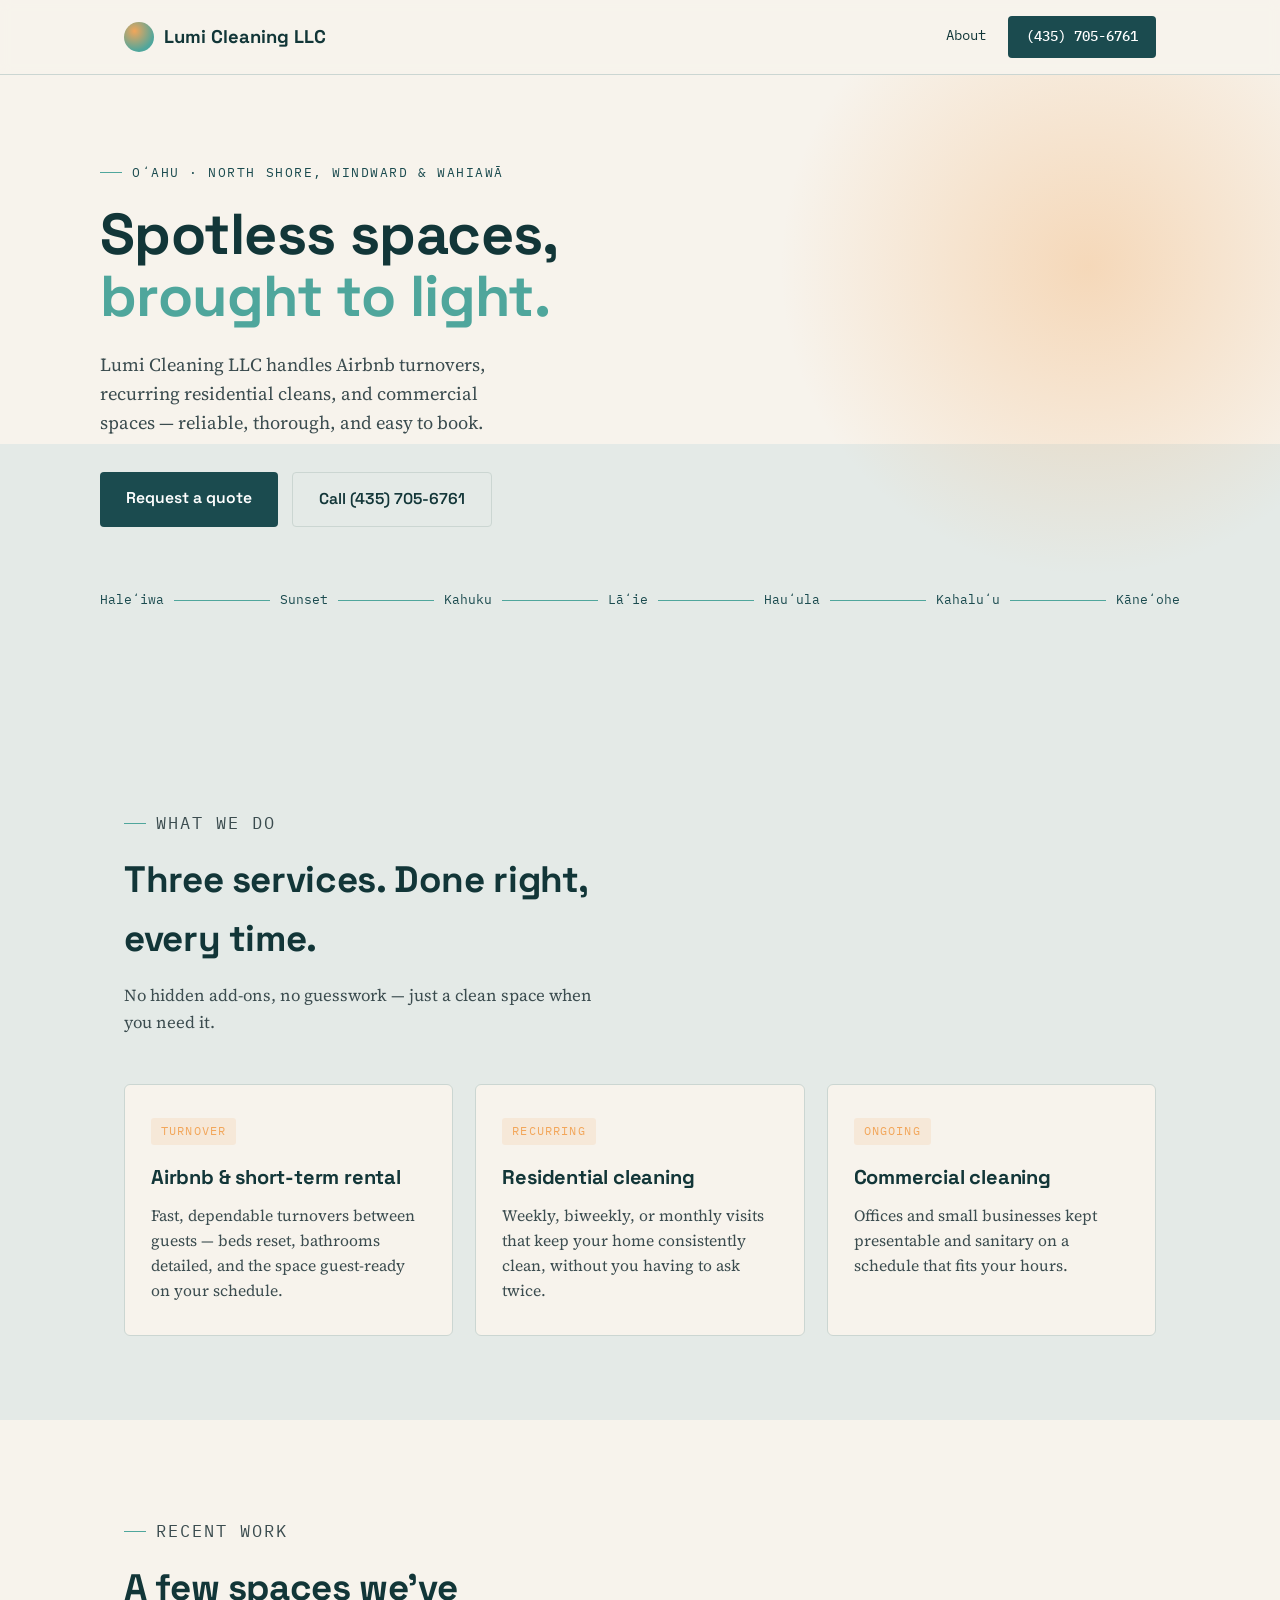
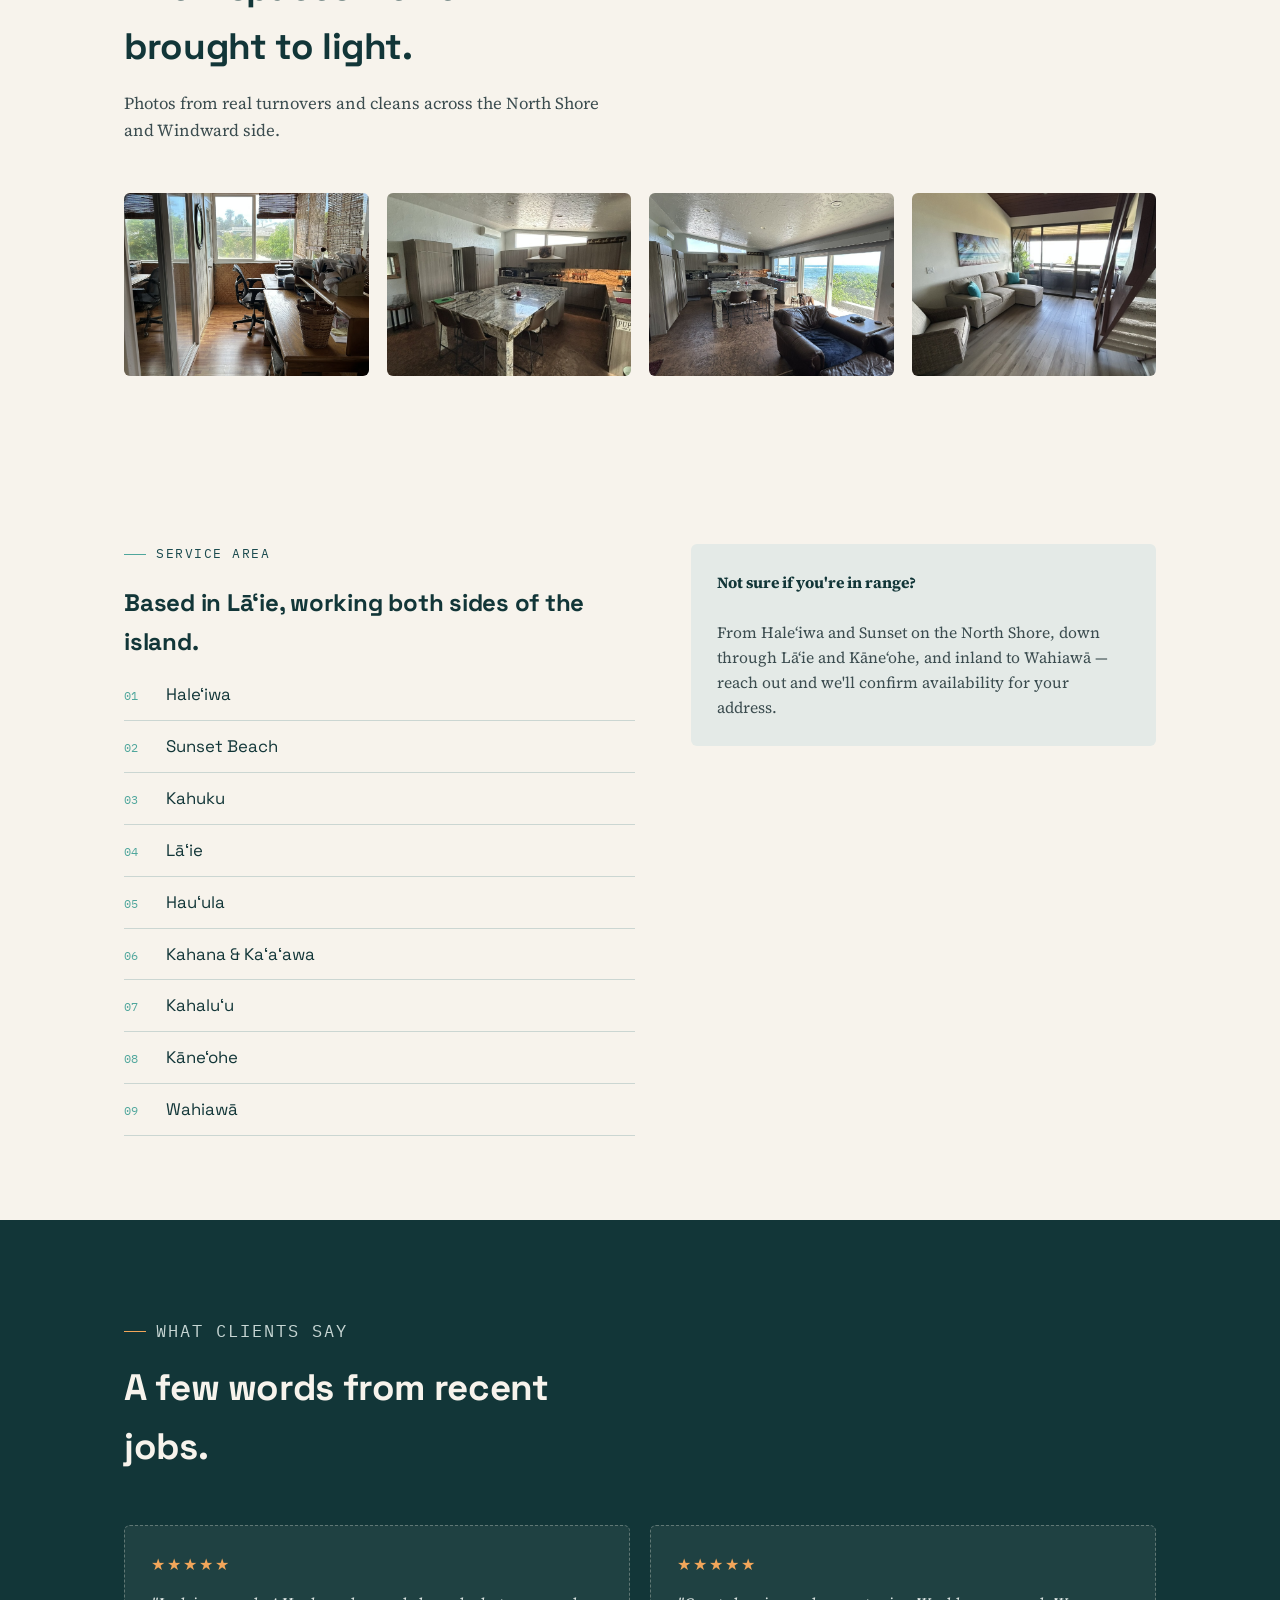
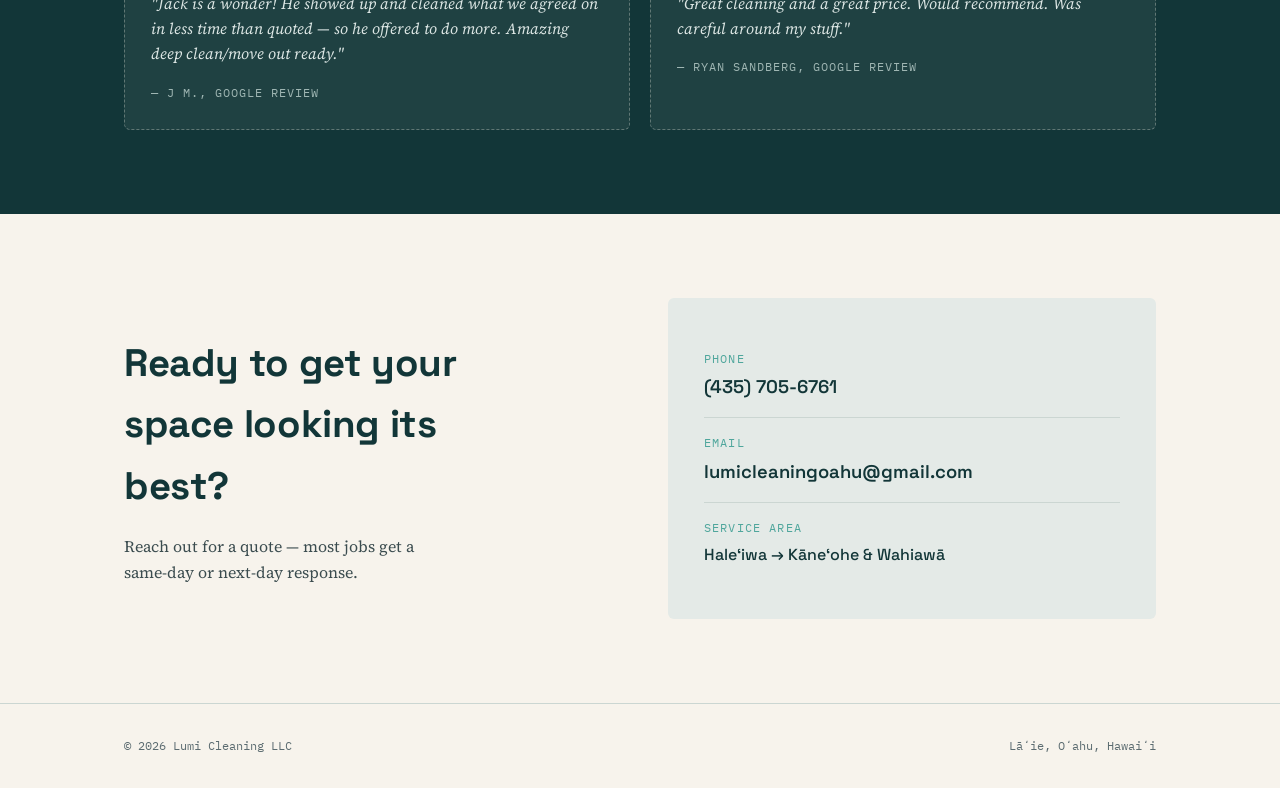
==== commit d4137c87: "added pics" ====
--- a/index.html
+++ b/index.html
@@ -84,7 +84,7 @@
       1. Put your image file in an "images" folder next to this HTML file
          (e.g. images/clean-1.jpg)
       2. Replace a <div class="gallery-placeholder">...</div> block below with:
-         <img class="gallery-photo" src="images/clean-1.jpg" alt="Describe the space here">
+         <img class="gallery-photo" src="images/clean-1.jpg"> alt="Describe the space here">
     You can add or remove blocks freely — the grid adjusts automatically.
   -->
   <section class="gallery" id="work">
@@ -95,10 +95,10 @@
         <p>Photos from real turnovers and cleans across the North Shore and Windward side.</p>
       </div>
       <div class="gallery-grid">
-        <div class="gallery-placeholder"><span>Add a photo</span></div>
-        <div class="gallery-placeholder"><span>Add a photo</span></div>
-        <div class="gallery-placeholder"><span>Add a photo</span></div>
-        <div class="gallery-placeholder"><span>Add a photo</span></div>
+        <img class="gallery-photo" src="clean1.jpg">
+        <img class="gallery-photo" src="clean2.jpg">
+        <img class="gallery-photo" src="clean3.jpg">
+        <img class="gallery-photo" src="clean4.jpg">
       </div>
     </div>
   </section>
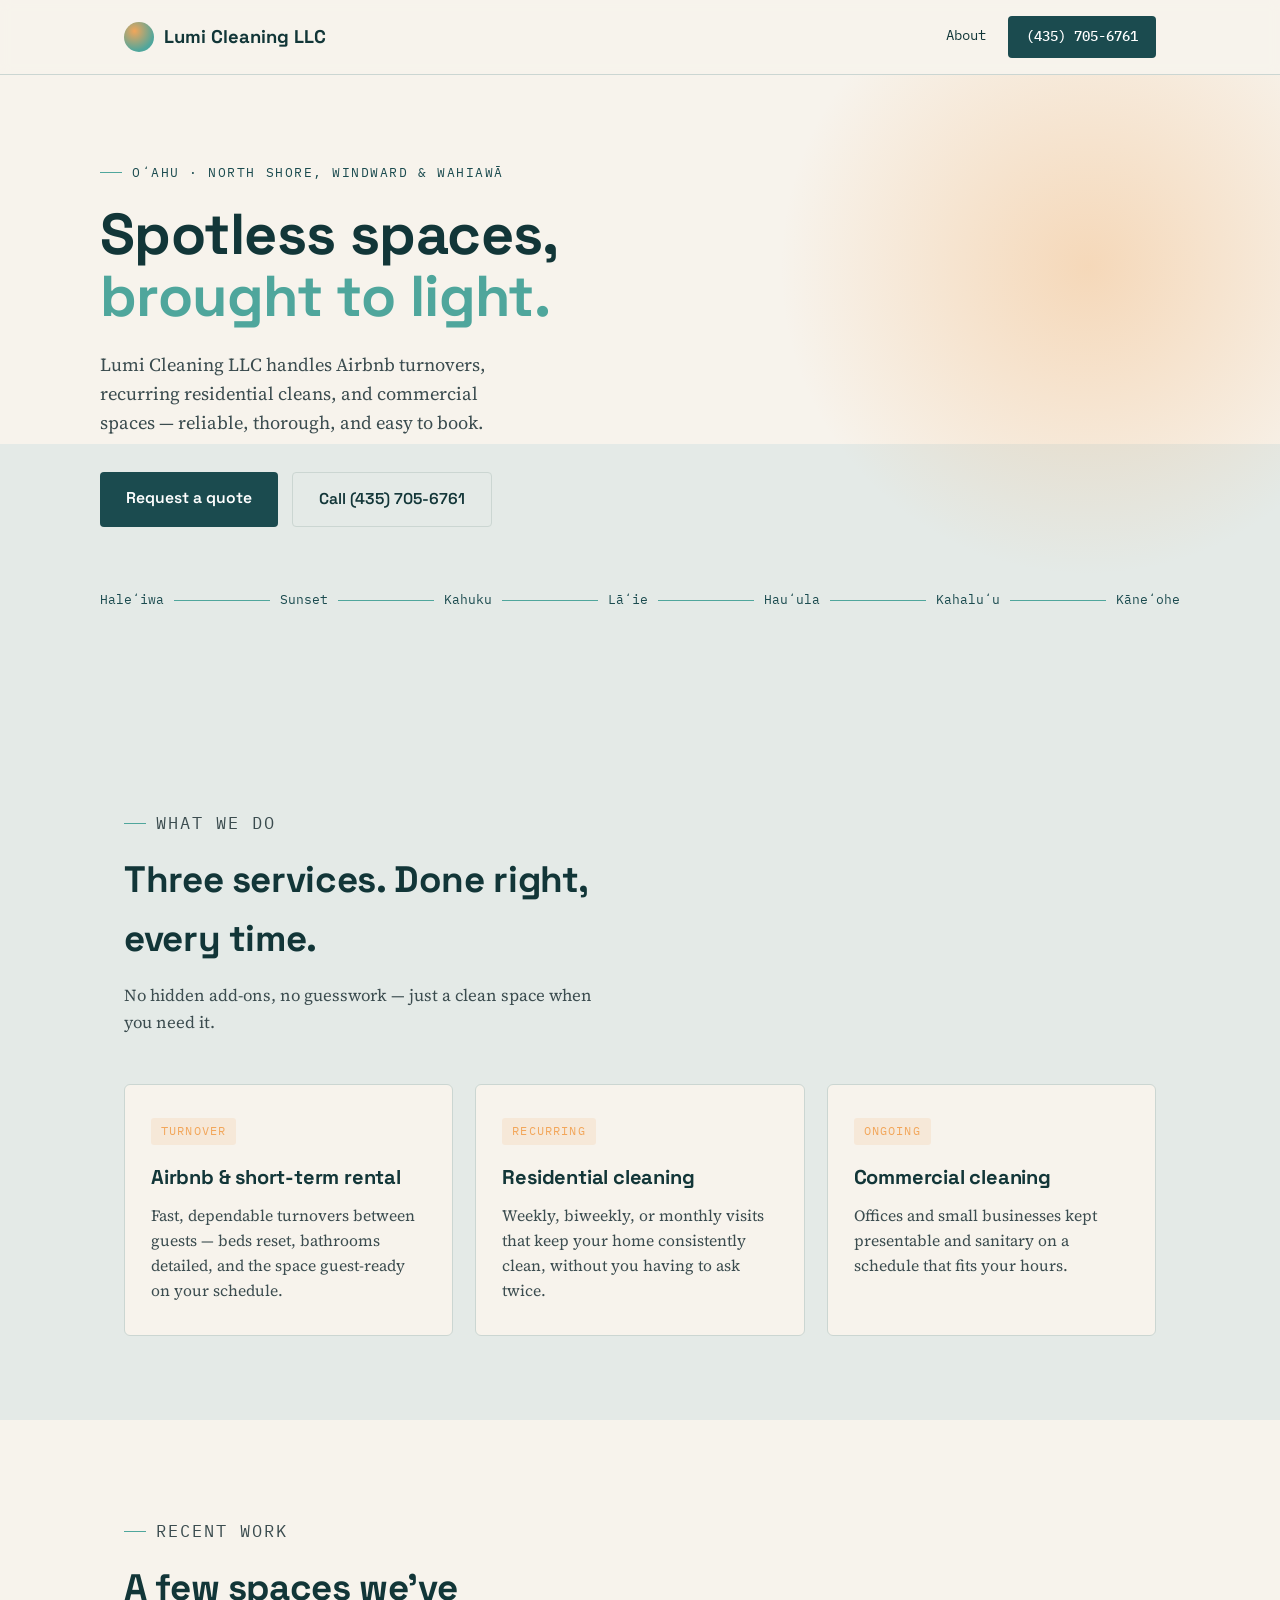
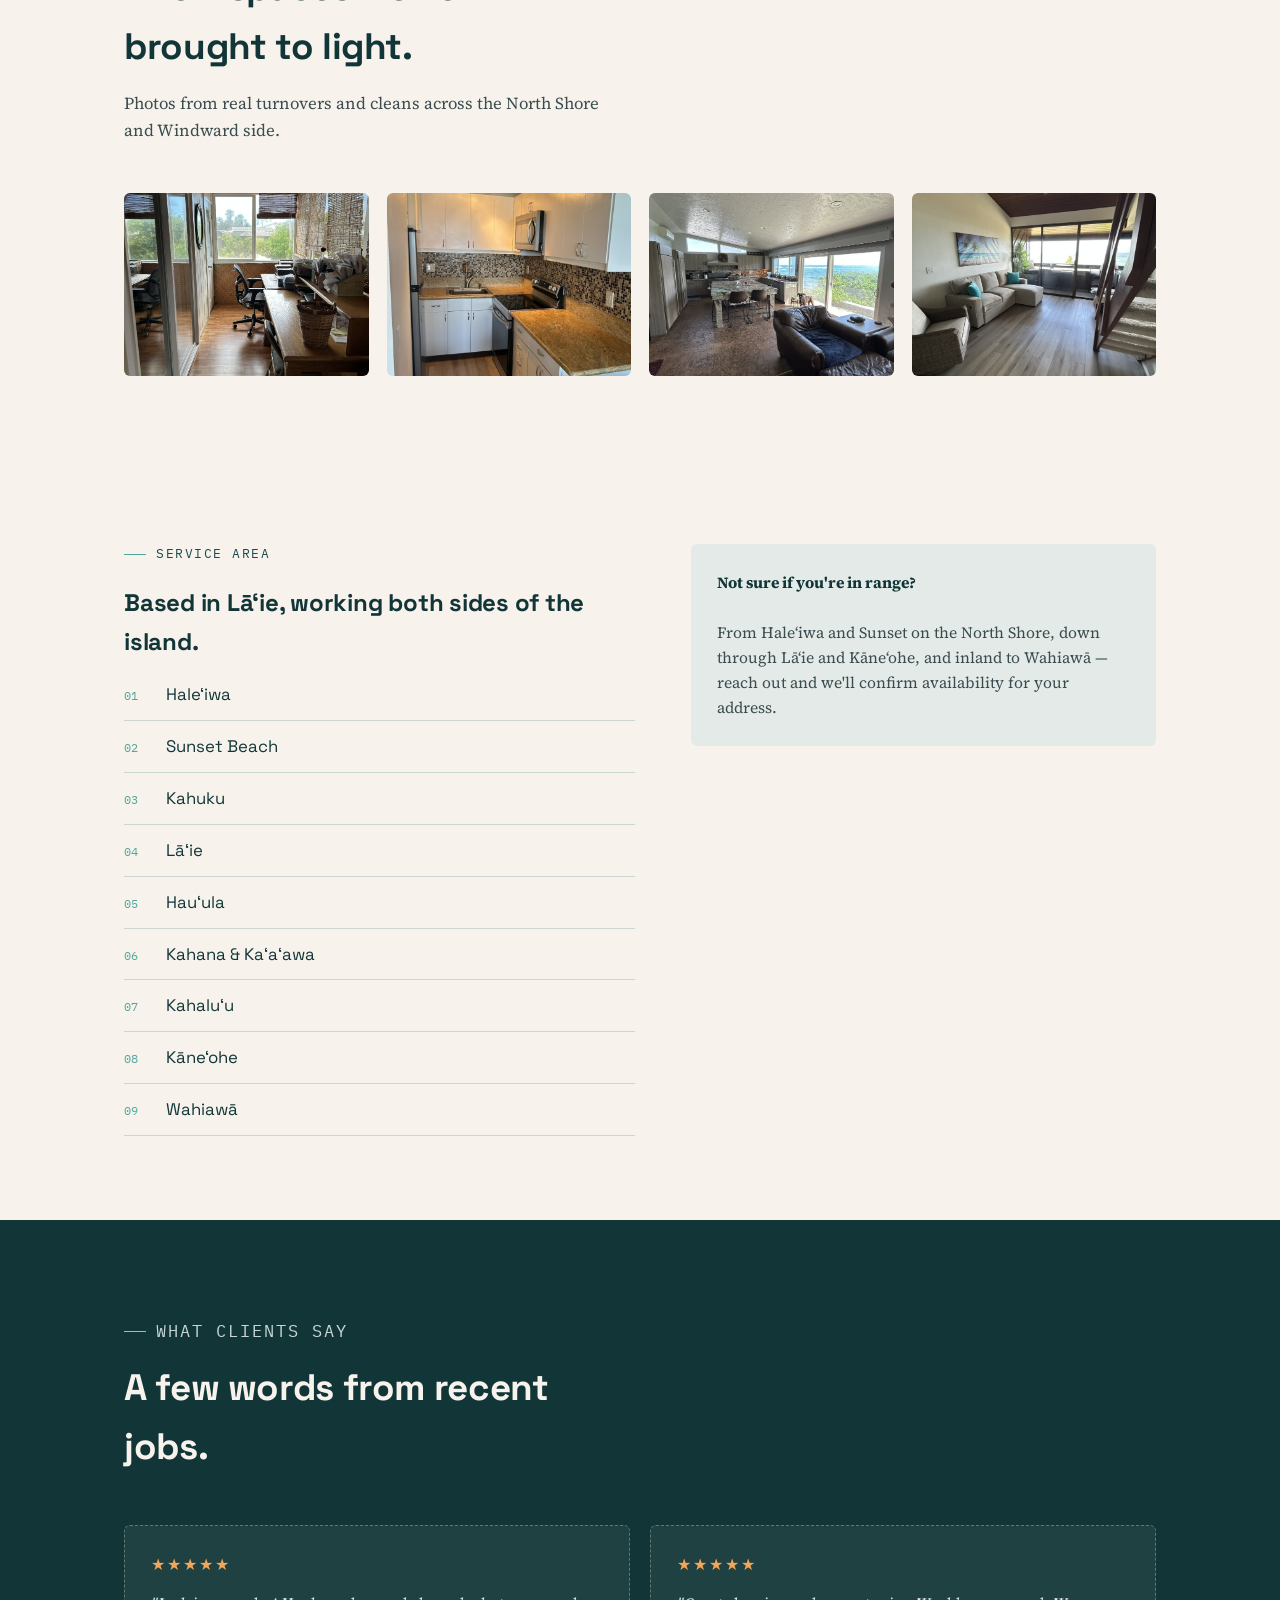
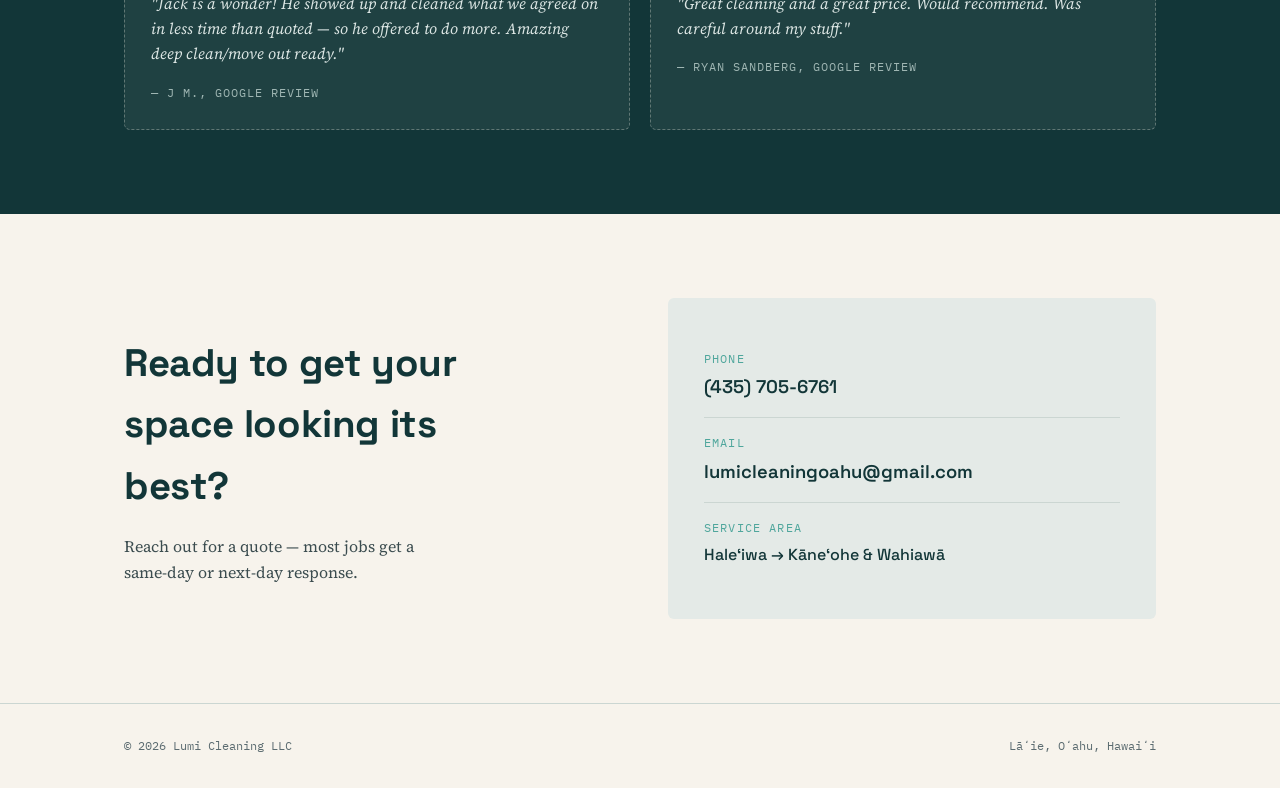
==== commit b26eff83: "changed pics" ====
--- a/index.html
+++ b/index.html
@@ -96,7 +96,7 @@
       </div>
       <div class="gallery-grid">
         <img class="gallery-photo" src="clean1.jpg">
-        <img class="gallery-photo" src="clean2.jpg">
+        <img class="gallery-photo" src="clean5.jpg">
         <img class="gallery-photo" src="clean3.jpg">
         <img class="gallery-photo" src="clean4.jpg">
       </div>
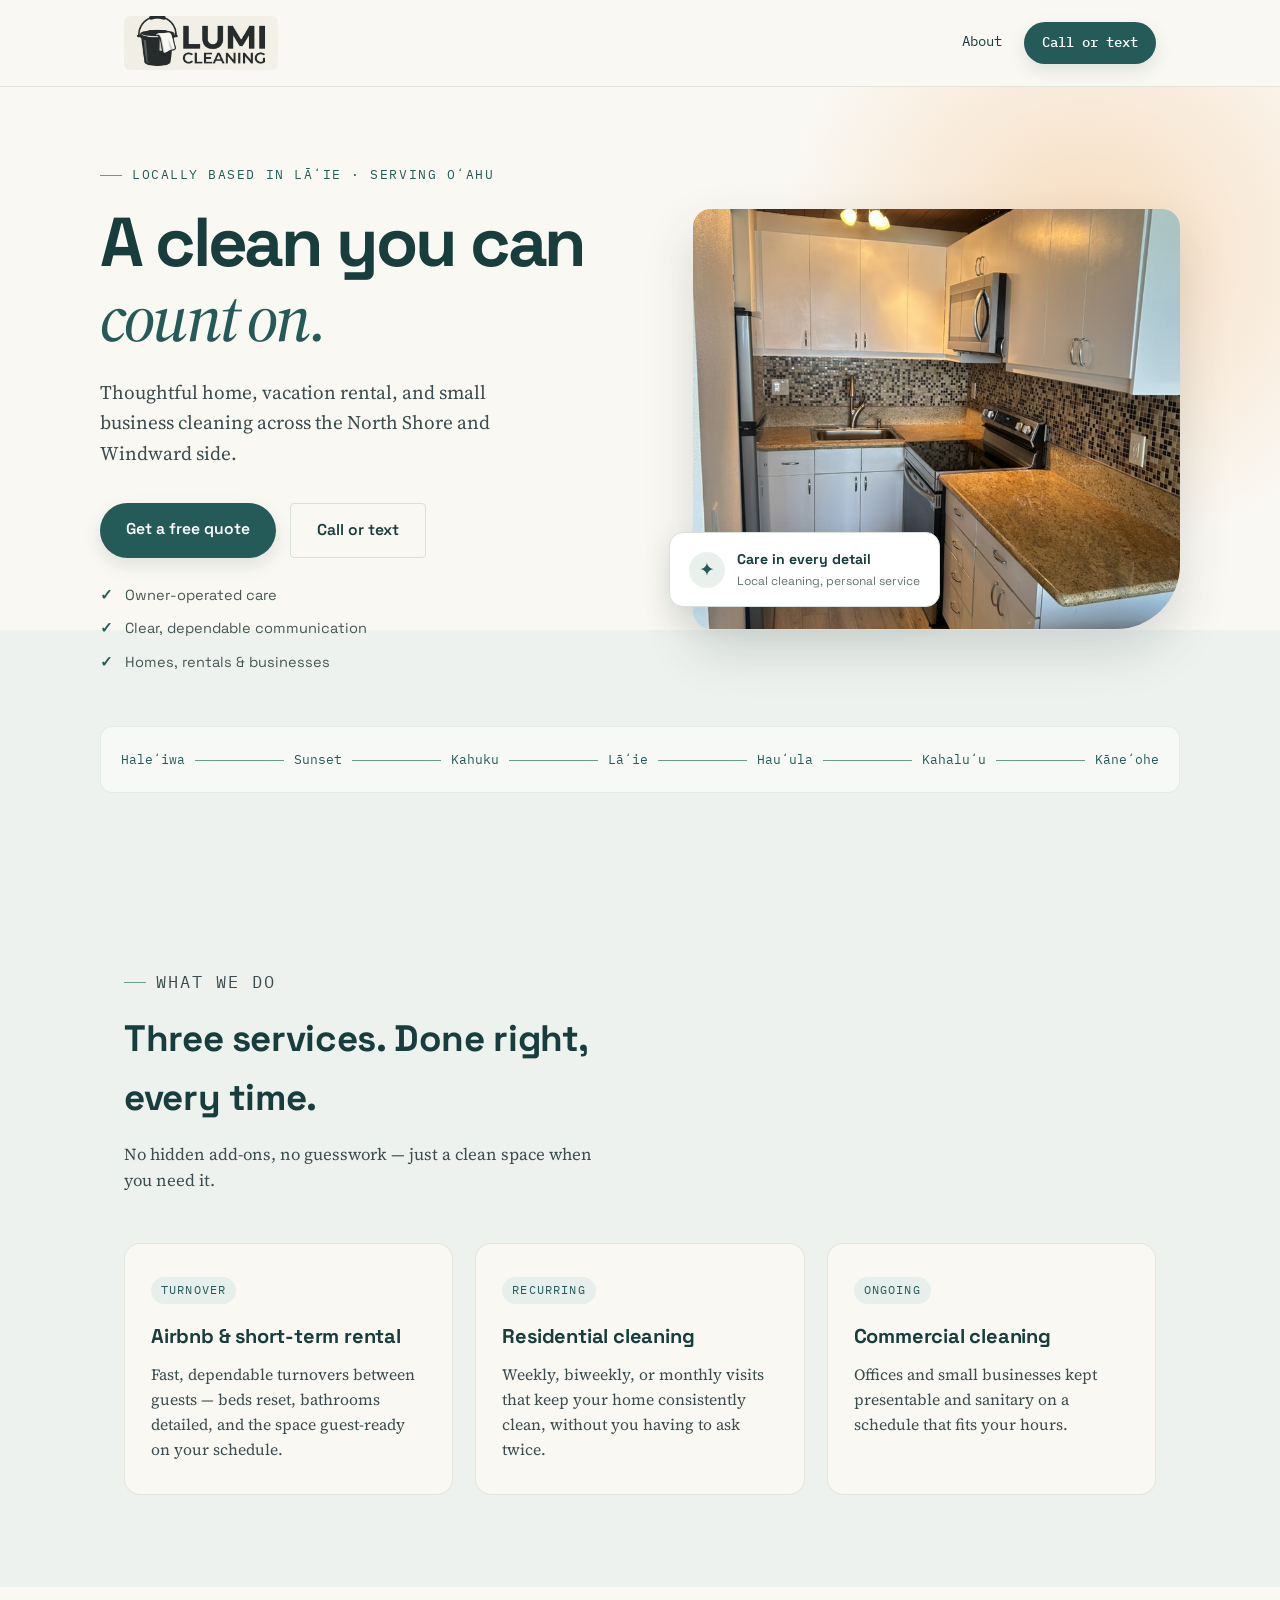
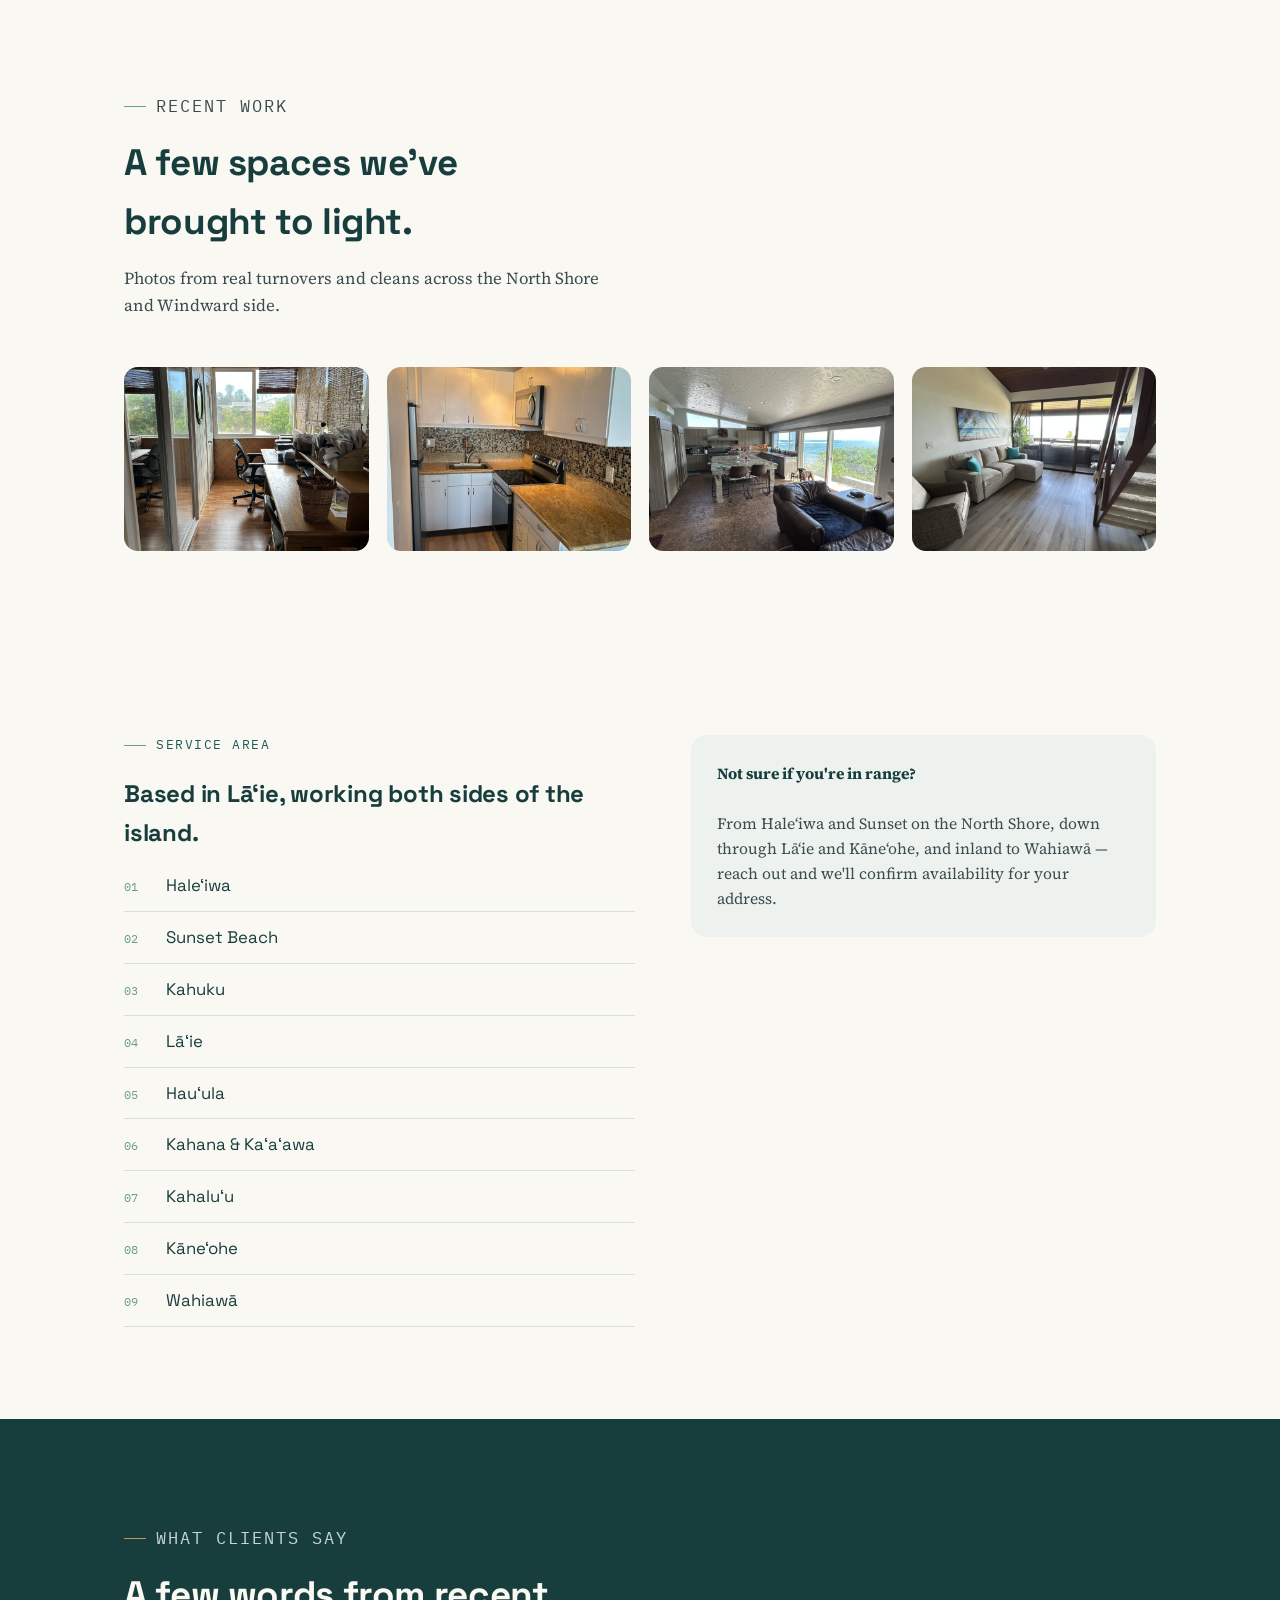
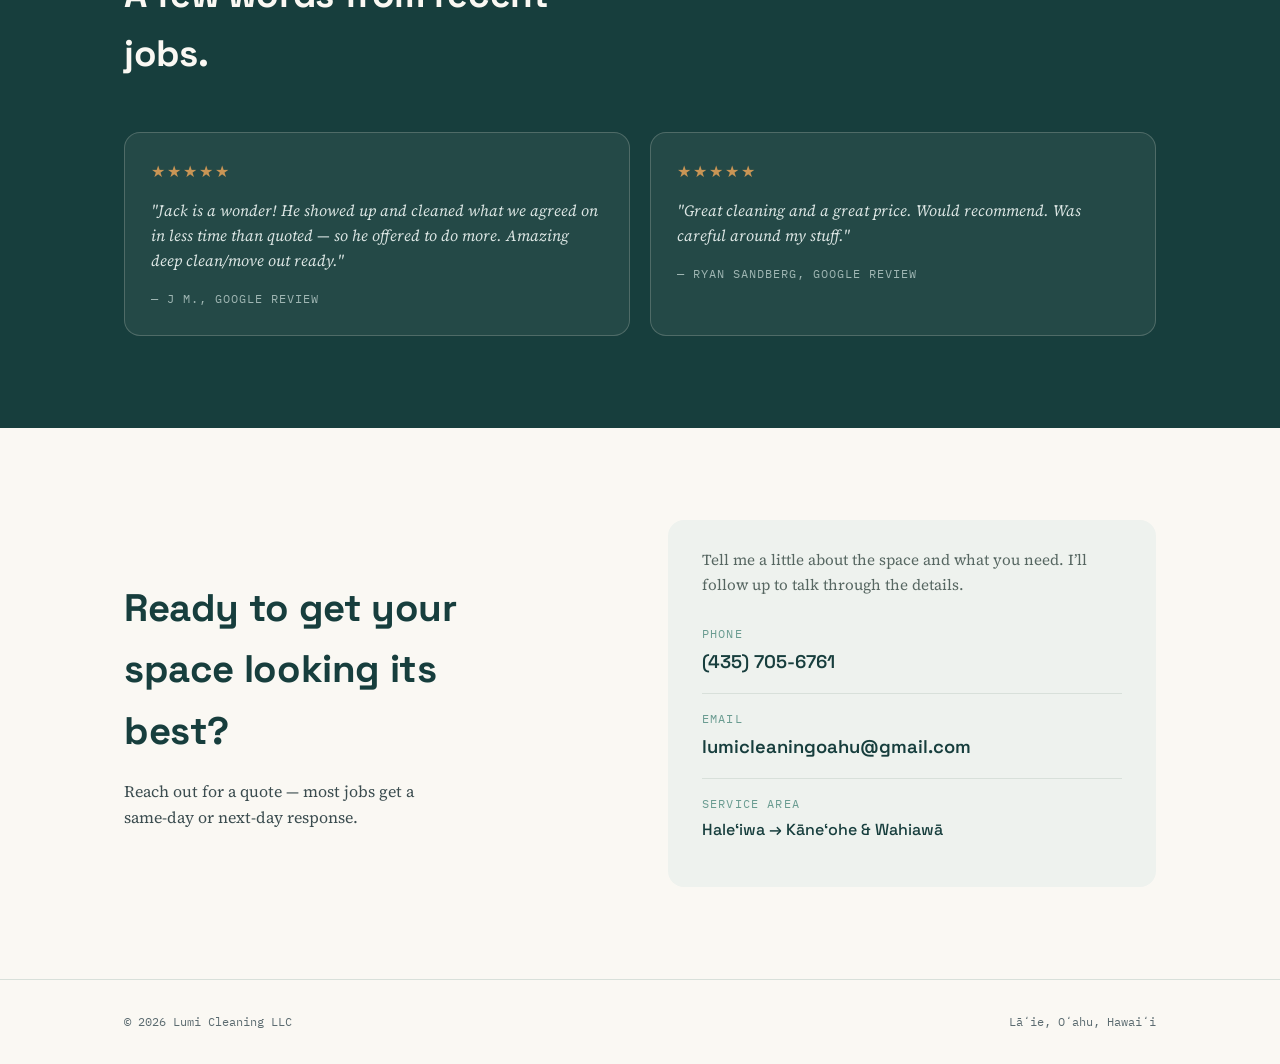
==== commit 7e4ec728: "Refresh Lumi Cleaning landing page" ====
--- a/index.html
+++ b/index.html
@@ -17,12 +17,11 @@
 <header class="site">
   <div class="topbar">
     <a class="brand" href="#top">
-      <span class="brand-mark" aria-hidden="true"></span>
-      Lumi Cleaning LLC
+      <img class="brand-logo" src="assets/lumi-logo.jpeg" alt="Lumi Cleaning LLC">
     </a>
     <nav class="top-nav">
       <a href="about.html">About</a>
-      <a class="call-btn" href="tel:+14357056761">(435) 705-6761</a>
+      <a class="call-btn" href="tel:+14357056761">Call or text</a>
     </nav>
   </div>
 </header>
@@ -31,12 +30,23 @@
 
   <section class="hero" id="top">
     <div class="hero-inner">
-      <p class="eyebrow">Oʻahu · North Shore, Windward &amp; Wahiawā</p>
-      <h1>Spotless spaces, <em>brought to light.</em></h1>
-      <p class="lead">Lumi Cleaning LLC handles Airbnb turnovers, recurring residential cleans, and commercial spaces — reliable, thorough, and easy to book.</p>
-      <div class="hero-ctas">
-        <a class="btn-primary" href="mailto:lumicleaningoahu@gmail.com?subject=Quote%20request%20-%20Lumi%20Cleaning">Request a quote</a>
-        <a class="btn-secondary" href="tel:+14357056761">Call (435) 705-6761</a>
+      <div class="hero-copy">
+        <p class="eyebrow">Locally based in Lāʻie · Serving Oʻahu</p>
+        <h1>A clean you can <em>count on.</em></h1>
+        <p class="lead">Thoughtful home, vacation rental, and small business cleaning across the North Shore and Windward side.</p>
+        <div class="hero-ctas">
+          <a class="btn-primary" href="mailto:lumicleaningoahu@gmail.com?subject=Quote%20request%20-%20Lumi%20Cleaning">Get a free quote</a>
+          <a class="btn-secondary" href="tel:+14357056761">Call or text</a>
+        </div>
+        <div class="trust-points" aria-label="Why choose Lumi Cleaning">
+          <span><b aria-hidden="true">✓</b> Owner-operated care</span>
+          <span><b aria-hidden="true">✓</b> Clear, dependable communication</span>
+          <span><b aria-hidden="true">✓</b> Homes, rentals &amp; businesses</span>
+        </div>
+      </div>
+      <div class="hero-photo-wrap">
+        <img class="hero-photo" src="clean5.jpg" alt="A recent Lumi Cleaning project">
+        <div class="photo-note"><span class="photo-note-mark">✦</span><span><strong>Care in every detail</strong><small>Local cleaning, personal service</small></span></div>
       </div>
       <div class="coastline" aria-hidden="true">
         <span class="stop">Haleʻiwa</span><span class="seg"></span>
@@ -95,10 +105,10 @@
         <p>Photos from real turnovers and cleans across the North Shore and Windward side.</p>
       </div>
       <div class="gallery-grid">
-        <img class="gallery-photo" src="clean1.jpg">
-        <img class="gallery-photo" src="clean5.jpg">
-        <img class="gallery-photo" src="clean3.jpg">
-        <img class="gallery-photo" src="clean4.jpg">
+        <img class="gallery-photo" src="clean1.jpg" alt="A home interior before cleaning">
+        <img class="gallery-photo" src="clean5.jpg" alt="A recently cleaned living space">
+        <img class="gallery-photo" src="clean3.jpg" alt="A kitchen cleaned by Lumi Cleaning">
+        <img class="gallery-photo" src="clean4.jpg" alt="A recent residential cleaning project">
       </div>
     </div>
   </section>
@@ -154,7 +164,8 @@
         <h2>Ready to get your space looking its best?</h2>
         <p class="lead">Reach out for a quote — most jobs get a same-day or next-day response.</p>
       </div>
-      <div class="contact-card">
+        <div class="contact-card">
+        <p class="contact-prompt">Tell me a little about the space and what you need. I’ll follow up to talk through the details.</p>
         <div class="contact-row">
           <span class="label">Phone</span>
           <a href="tel:+14357056761">(435) 705-6761</a>
@@ -183,4 +194,4 @@
 <script src="script.js"></script>
 
 </body>
-</html>+</html>
--- a/style.css
+++ b/style.css
@@ -282,4 +282,63 @@
 @media (prefers-reduced-motion: reduce){
   html{scroll-behavior:auto;}
   *{transition:none !important;}
-}+}
+
+/* Lumi refresh: a warmer, more personal first impression */
+:root{
+  --sand:#FAF8F3;
+  --ink:#202827;
+  --ocean:#245B58;
+  --ocean-deep:#173E3D;
+  --tide:#6A9C91;
+  --dawn:#C99555;
+  --mist:#EEF2EE;
+  --mist-line:#D8E0DA;
+}
+header.site{background:rgba(250,248,243,.94);border-bottom-color:rgba(23,62,61,.1)}
+.brand-logo{width:154px;height:54px;object-fit:cover;border-radius:6px;mix-blend-mode:multiply}
+.call-btn,.btn-primary{border-radius:999px;box-shadow:0 7px 18px rgba(23,62,61,.12)}
+.hero{padding-top:54px;padding-bottom:70px;background:linear-gradient(180deg,var(--sand) 0%,var(--sand) 70%,var(--mist) 70%,var(--mist) 100%)}
+.hero-inner{display:grid;grid-template-columns:1.05fr .95fr;gap:28px 54px;align-items:center}
+.hero-copy{padding:24px 0}
+.hero h1{font-size:clamp(2.8rem,5.4vw,4.6rem);max-width:11ch;letter-spacing:-.045em}
+.hero h1 em{color:var(--ocean);font-family:'Source Serif 4',Georgia,serif;font-weight:500;font-style:italic}
+.hero p.lead{max-width:42ch;font-size:1.2rem}
+.trust-points{display:grid;gap:10px;margin-top:26px;color:#455754;font-family:'Space Grotesk',sans-serif;font-size:.91rem}
+.trust-points b{color:var(--ocean);margin-right:8px}
+.hero-photo-wrap{position:relative;min-width:0}
+.hero-photo{width:100%;height:420px;object-fit:cover;border-radius:18px 18px 64px 18px;box-shadow:0 22px 50px rgba(28,55,47,.16)}
+.photo-note{position:absolute;left:-24px;bottom:22px;display:flex;align-items:center;gap:12px;padding:15px 19px;background:#fff;border:1px solid var(--mist-line);border-radius:14px;box-shadow:0 12px 30px rgba(28,55,47,.12)}
+.photo-note-mark{display:grid;place-items:center;width:36px;height:36px;border-radius:50%;background:#EAF1EC;color:var(--ocean);font-size:1.2rem}
+.photo-note strong,.photo-note small{display:block;font-family:'Space Grotesk',sans-serif}
+.photo-note strong{color:var(--ocean-deep);font-size:.88rem}
+.photo-note small{margin-top:2px;color:#64726D;font-size:.75rem}
+.coastline{grid-column:1/-1;margin-top:0;padding:16px 20px;background:rgba(255,255,255,.54);border:1px solid rgba(23,62,61,.08);border-radius:12px}
+section{padding-top:92px;padding-bottom:92px}
+.service-card,.review-card,.area-note,.contact-card{border-radius:16px}
+.service-card{transition:transform .2s ease,box-shadow .2s ease;border-color:rgba(23,62,61,.1)}
+.service-card:hover{transform:translateY(-4px);box-shadow:0 14px 32px rgba(23,62,61,.08)}
+.service-card .tag{color:var(--ocean);background:#E6EFEB;border-radius:999px}
+.gallery-photo{border-radius:14px}
+.review-card{border:1px solid rgba(247,243,236,.2)}
+.contact-prompt{color:#566661;padding-bottom:12px;font-size:.95rem}
+.contact-card{padding:28px 34px}
+footer{background:var(--sand)}
+@media(max-width:820px){
+  .hero-inner{grid-template-columns:1fr;gap:22px}
+  .hero-photo{height:340px}
+  .coastline{grid-column:auto}
+}
+@media(max-width:560px){
+  .topbar{padding:10px 18px}
+  .brand-logo{width:122px;height:44px}
+  .top-nav{gap:8px}
+  .call-btn{padding:10px 14px;font-size:.78rem}
+  .hero{padding:36px 20px 54px}
+  .hero h1{font-size:clamp(2.6rem,12vw,3.5rem)}
+  .hero-photo{height:290px;border-radius:14px 14px 42px 14px}
+  .photo-note{left:10px;bottom:12px;padding:12px 14px}
+  .coastline{gap:0;font-size:.72rem;padding:12px}
+  .coastline .seg{min-width:10px;margin:0 5px}
+  section{padding:68px 20px}
+}
